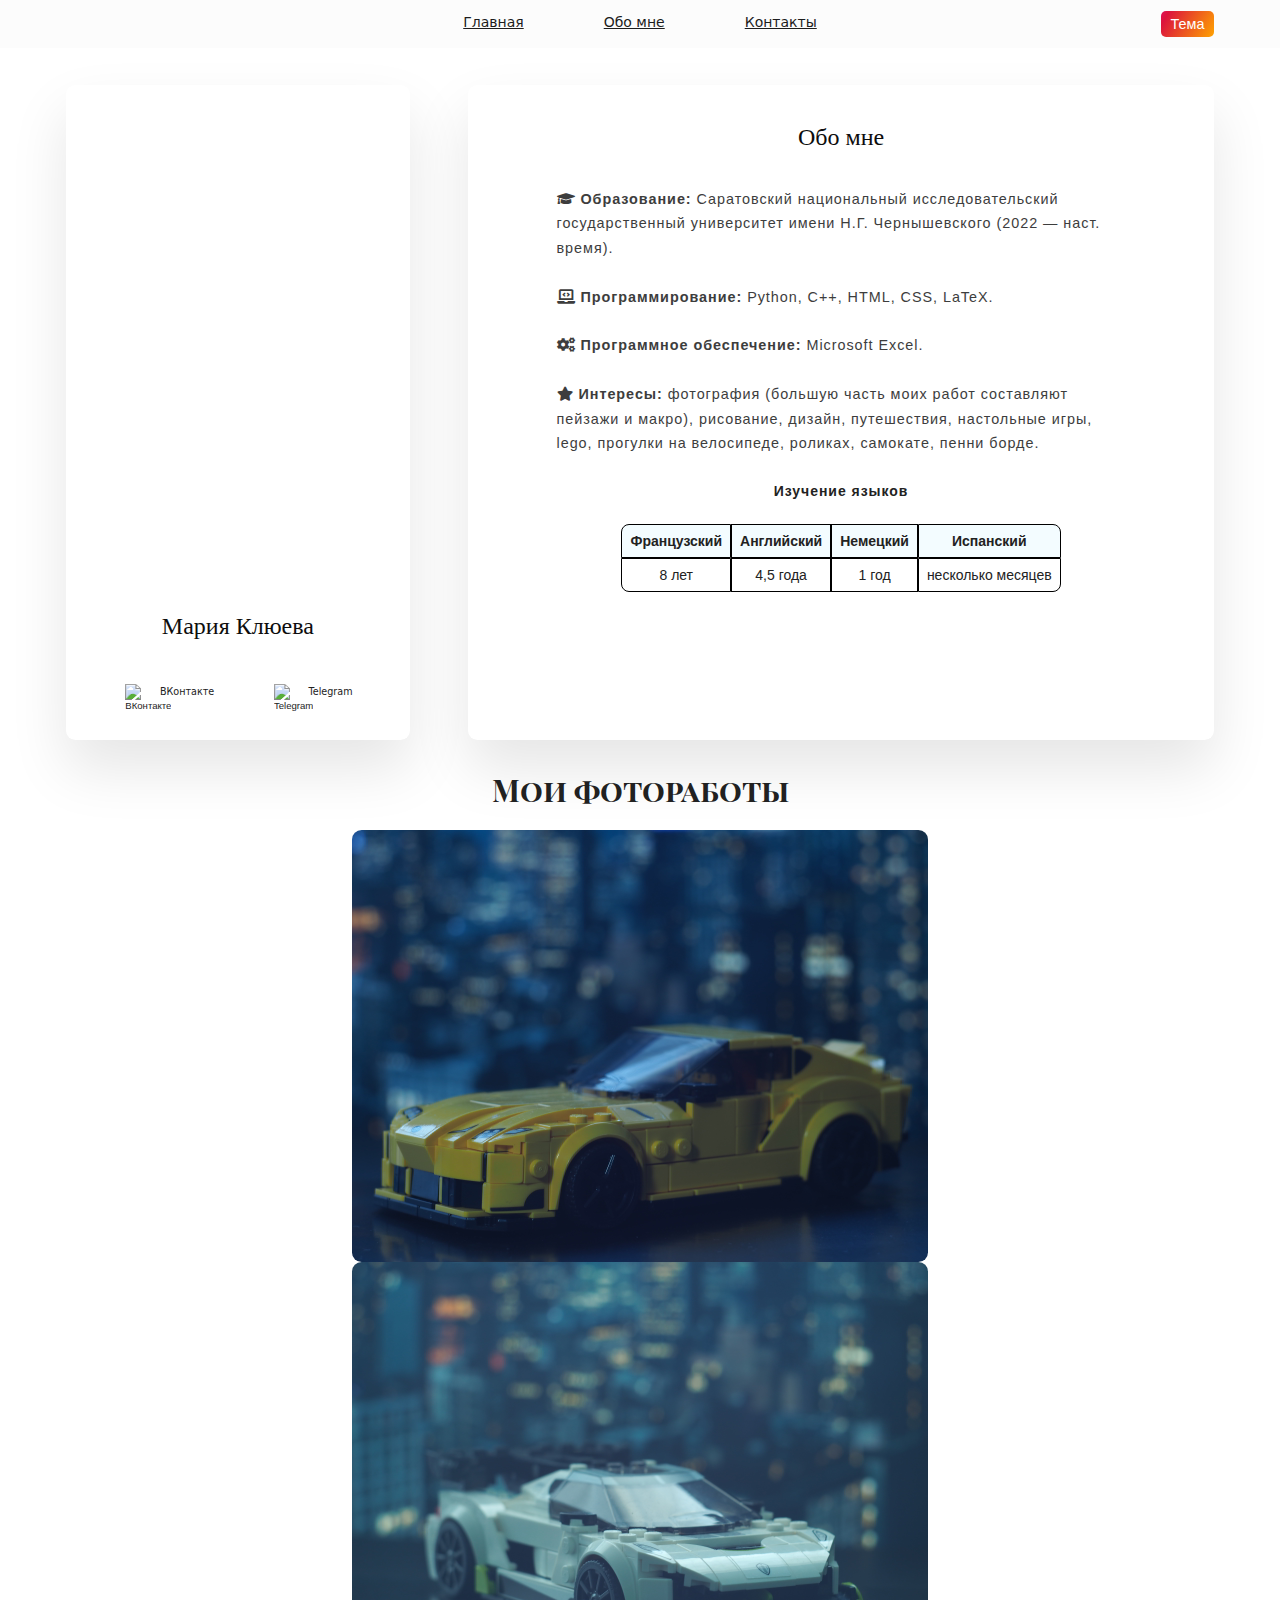
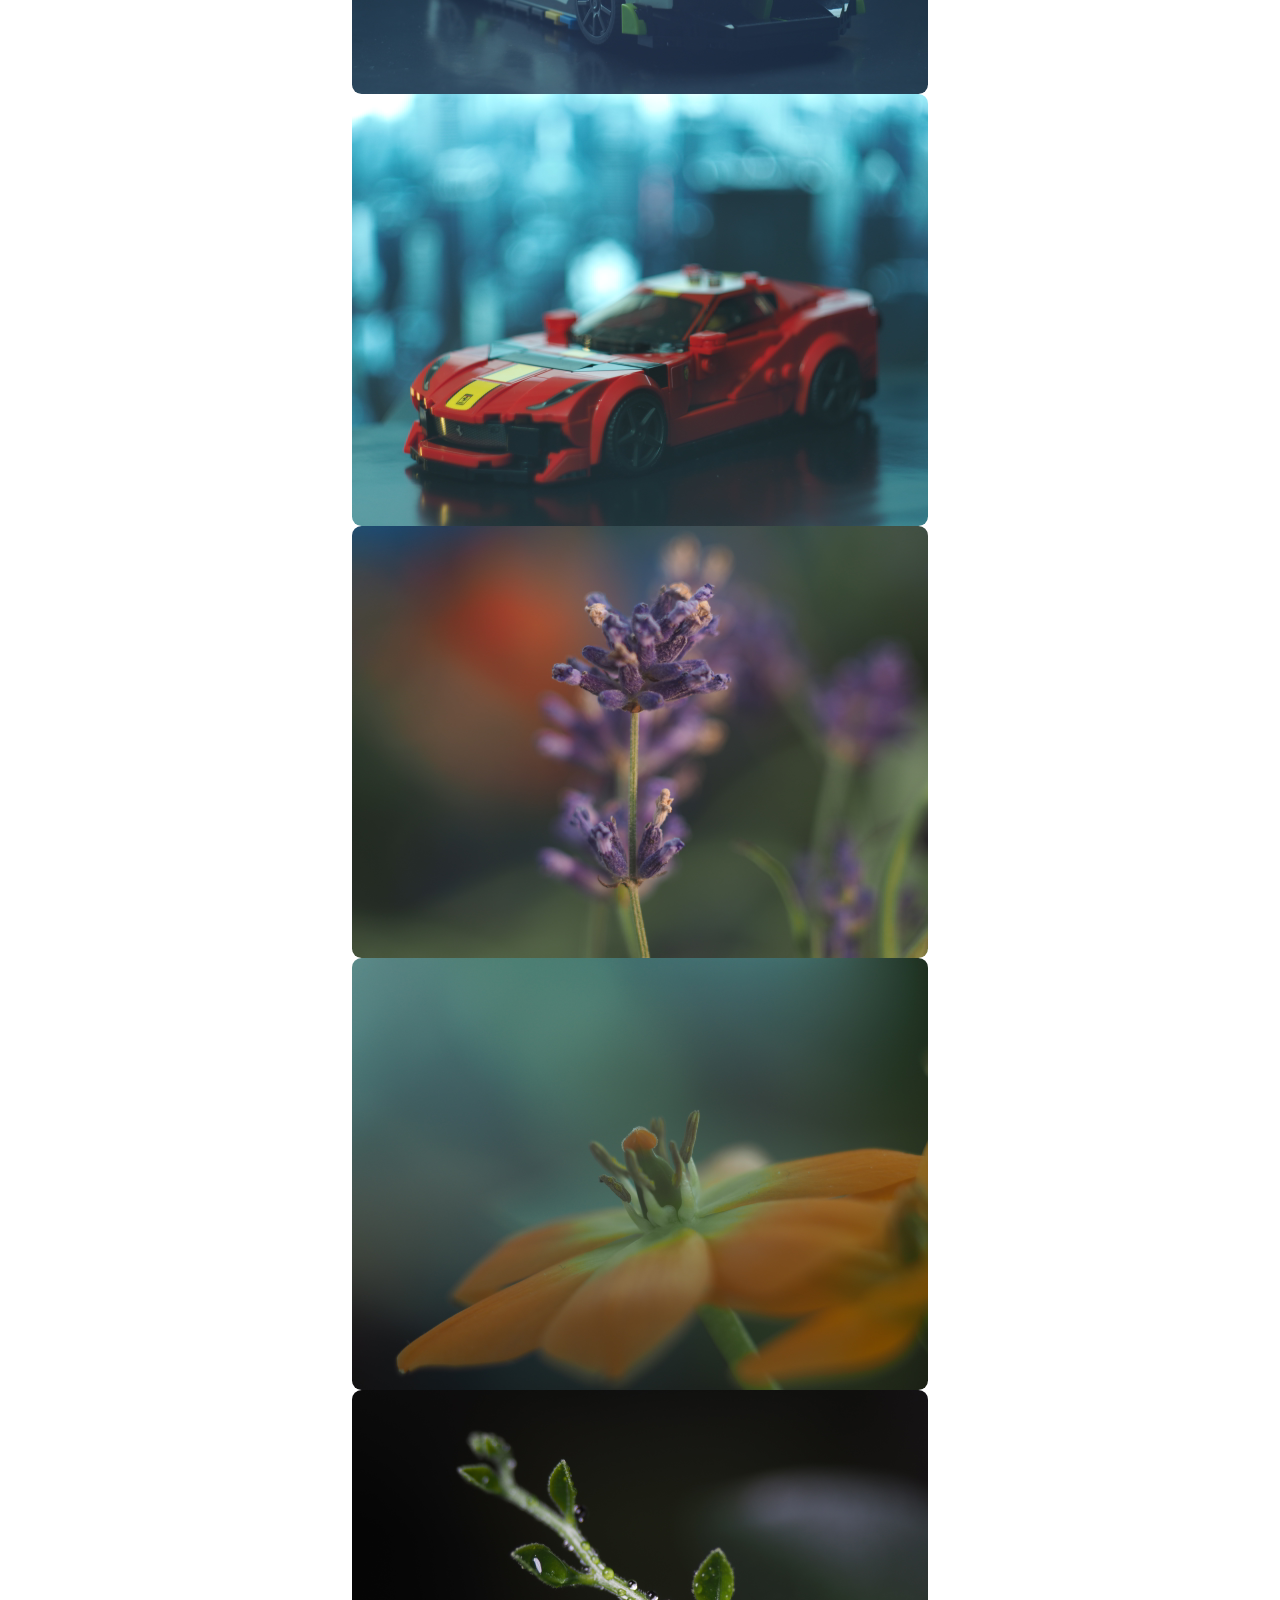
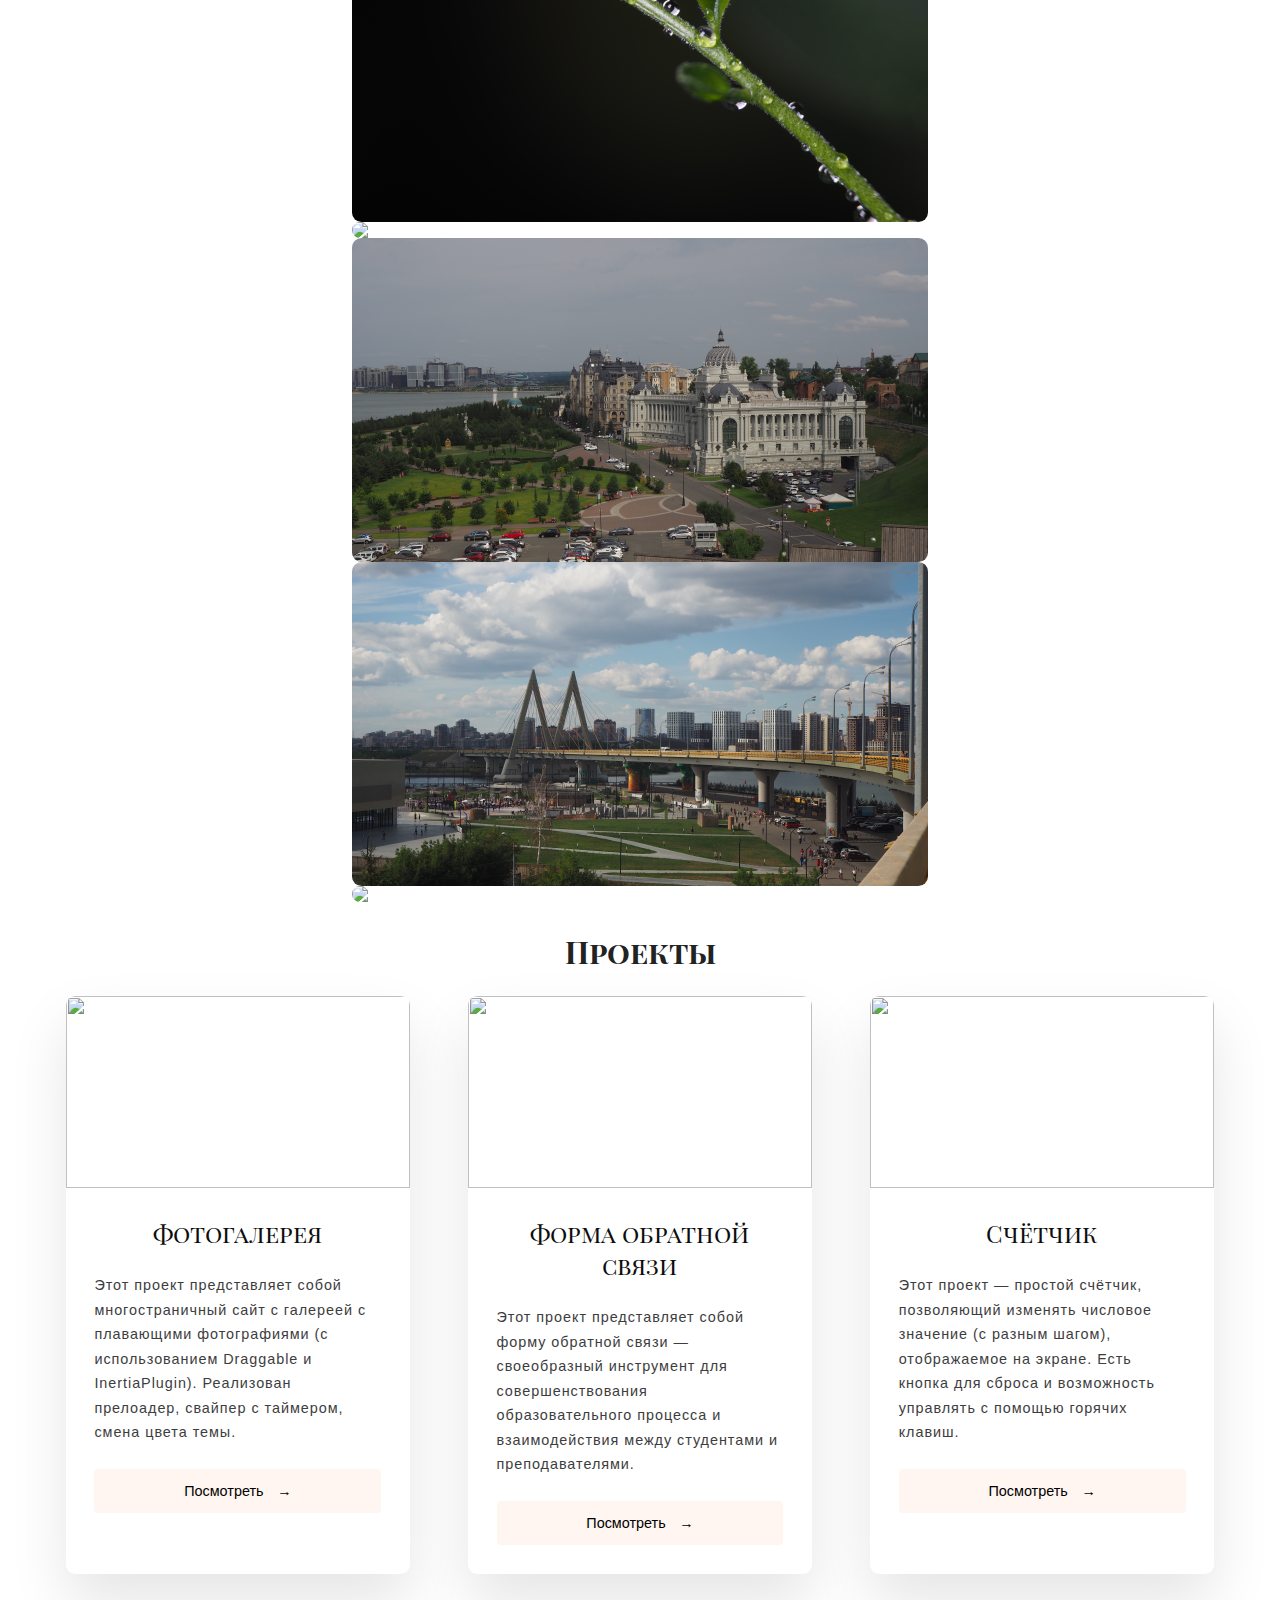
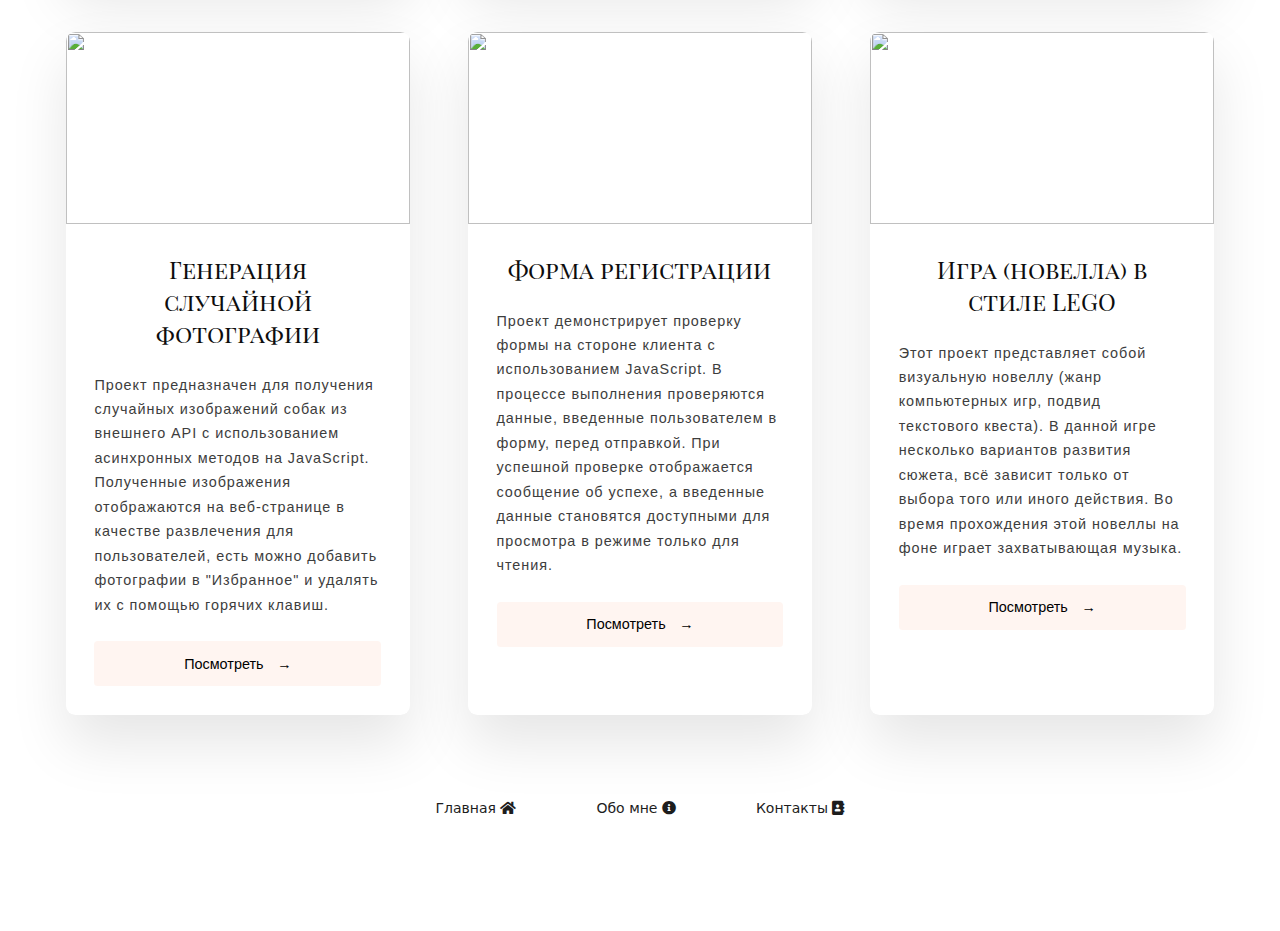
==== index.html @ d925a1a2 "Update index.html" ====
<!DOCTYPE html>
<html lang="ru" >
<head>
  <meta charset="UTF-8">
  <link rel="stylesheet" href="./style.css">
  <link rel="icon" href="https://sun9-58.userapi.com/impg/8oUUfdc_IKhWPCmGCrI891Ovm60TabjlfiFKRw/NLogAN4PIww.jpg?size=16x16&quality=96&sign=becafde14842a164609678bd03a08ef7&type=album">
  <link rel="stylesheet" href="https://cdnjs.cloudflare.com/ajax/libs/font-awesome/5.15.4/css/all.min.css">
  <link rel="stylesheet" href="https://cdnjs.cloudflare.com/ajax/libs/Swiper/4.3.3/css/swiper.css" />
  <script src="https://cdnjs.cloudflare.com/ajax/libs/Swiper/4.3.3/js/swiper.min.js"></script>
  <script src="https://code.jquery.com/jquery-3.6.0.min.js"></script>
  <meta name="viewport" content="width=device-width, initial-scale=1.0">
</head>
  
<body>
<header>
  <div class="menu">
    <nav class="horizontal-nav">
      <ul>
        <li class="nav"><a href="#">Главная</a></li>
        <li class="nav"> <a href="#about_me">Обо мне</a></li>
        <li class="nav"><a href="#desc1">Контакты</a></li>
      </ul>
    </nav>
    <div class="progress-bar"></div>
  </div>
</header>

 <div class="grid_n">
    <button class="btn-toggle">Тема</button>
    <div class="grid__item" id="desc1">
        <div><img class="card__img_n" src="https://sun9-42.userapi.com/impg/rxJK4ZXFeYgp8rZNeAx8wVp4V3lR6zy19zo5AQ/_JqXRydoLQY.jpg?size=1437x2160&quality=95&sign=0d00fc59339cb5e5f251923d7c1681a3&type=album" alt="photo">
          <div class="card__content">
            <h1 class="card__header_n chn">Мария Клюева</h1>
            <div class="images">
            <a target = "_blank" href="https://vk.com/id235284879">
            <img src="https://upload.wikimedia.org/wikipedia/commons/thumb/f/f3/VK_Compact_Logo_%282021-present%29.svg/1200px-VK_Compact_Logo_%282021-present%29.svg.png" alt="ВКонтакте"> 
            </a>
            <p class="lnk">ВКонтакте</p>
            <a href="#">
            <img src="https://upload.wikimedia.org/wikipedia/commons/thumb/5/5c/Telegram_Messenger.png/800px-Telegram_Messenger.png" alt="Telegram"> 
            </a>
            <p class="lnk">Telegram</p>
          </div>
        </div>
    </div>
  </div>
   
 <div class="grid__item"  id="desc2">
    <div>
      <div class="card__content">
        <h1 class="card__header_n" id="about_me">Обо мне</h1>
        <p class="card__text" id="desc">
          <b><i class="fas fa-graduation-cap"></i> Образование:</b> Саратовский национальный исследовательский государственный университет имени Н.Г. Чернышевского (2022 — наст. время).
          <br>
          <br>
          <b><i class="fas fa-laptop-code"></i> Программирование:</b> Python, C++, HTML, CSS, LaTeX.
          <br>
          <br>
          <b><i class="fas fa-cogs"></i> Программное обеспечение:</b> Microsoft Excel.
          <br>
          <br>
          <b><i class="fas fa-star"></i> Интересы:</b> фотография (большую часть моих работ составляют пейзажи и макро), рисование, дизайн, путешествия, настольные игры, lego, прогулки на велосипеде, роликах, самокате, пенни борде.
        </p>
        <table align="center">
          <caption class="card__text" id="desc_tab"> Изучение языков</caption>
          <thead>
            <tr>
              <th>Французский</th>
              <th>Английский</th>
              <th>Немецкий</th>
              <th>Испанский</th>
            </tr>
          </thead>
          <tbody>
            <tr>
              <td>8 лет</td>
              <td>4,5 года</td>
              <td>1 год</td>
              <td>несколько месяцев</td>
            </tr>
          </tbody>
        </table>
        
       </div> 
    </div>
  </div>
</div>
  
 <section>
    <h1 class="lego">Мои фотоработы</h1>
 </section>
      
<div class="swiper-container">
 <div class="swiper-wrapper">
    <!-- Slide 1 -->
    <div class="swiper-slide">
      <div><img class="card__img_car" src="img/lego_1.JPG"></div>
    </div>
    <!-- Slide 2 -->
    <div class="swiper-slide">
      <div><img class="card__img_car" src="img/lego_2.JPG"></div>
    </div>
    <!-- Slide 3 -->
    <div class="swiper-slide">
      <div><img class="card__img_car" src="img/lego_3.JPG"></div>
    </div>
    <!-- Slide 4 -->
    <div class="swiper-slide">
     <div><img class="card__img_car" src="img/img_1.JPG"></div>
    </div>
    <!-- Slide 5 -->
    <div class="swiper-slide">
      <div><img class="card__img_car" src="img/img_2.JPG"></div>
    </div>
    <!-- Slide 6 -->
    <div class="swiper-slide">
      <div><img class="card__img_car" src="img/img_3.JPG"></div>
    </div>
    <!-- Slide 7 -->
    <div class="swiper-slide">
      <div><img class="card__img_car" src="https://sun9-73.userapi.com/impg/mDs49bjQdzR3ZZnsZEv7OTyLgHhpYGFEiBDgQA/jORjUkKr58Q.jpg?size=2560x1673&quality=96&sign=dcae42acbc432669492d4c3a3d3e6877&type=album"></div>
    </div>
    <!-- Slide 8 -->
    <div class="swiper-slide">
      <div><img class="card__img_car" src="img/img_5.JPG"></div>
    </div>
    <!-- Slide 9 -->
   <div class="swiper-slide">
      <div><img class="card__img_car" src="img/img_6.JPG"></div>
   </div>
   <!-- Slide 10 -->
    <div class="swiper-slide">
      <div><img class="card__img_car" src="https://sun9-77.userapi.com/impf/c851420/v851420404/174775/Ac8mEioRZrw.jpg?size=1600x1200&quality=96&sign=2c54817c32a54d1a12c9751891ae115a&type=album"></div>
    </div>
 </div>
        
 <!-- Add Pagination -->
 <div class="swiper-pagination"></div>
 <!-- Add Navigation -->
 <div class="swiper-button-next"></div>
 <div class="swiper-button-prev"></div>
</div>
    
  <section>
    <h1 class="lego" id="photo">Проекты</h1>
 </section>
  <div class="grid">
  <div class="grid__item">
    <div><img class="card__img" src="https://sun9-41.userapi.com/impg/UedBUpU4-Y9hhbBNlbUfJqnA02Zmqywz7eAcmA/odzV2C-Dgtw.jpg?size=1875x908&quality=96&sign=6e3b1a6dafad86ab2f601382aefdf1de&type=album">
      <div class="card__content">
        <h1 class="card__header">Фотогалерея</h1>
        <p class="card__text">Этот проект представляет собой многостраничный сайт с галереей с плавающими фотографиями (с использованием Draggable и InertiaPlugin). Реализован прелоадер, свайпер с таймером, смена цвета темы. </p>
        <a href="https://vamaryk.github.io/gallery/"><button class="card__btn">Посмотреть <span>&rarr;</span>           </button></a>
      </div>
    </div>
  </div>
  <div class="grid__item">
    <div><img class="card__img" src="https://sun155-1.userapi.com/impg/ifqVWRcoYp0v4chJwxm1VfLAM5NvDKC8ohFDfA/gSOoStvLCF8.jpg?size=1314x768&quality=96&sign=521c77df379fc3438786679afcee0e03&type=album">
      <div class="card__content">
        <h1 class="card__header">Форма обратной связи</h1>
        <p class="card__text">Этот проект представляет собой форму обратной связи — своеобразный инструмент для совершенствования образовательного процесса и взаимодействия между студентами и преподавателями.</p>
        <a href="https://codepen.io/wfxuwaxx-the-reactor/full/qBwXGZy"><button class="card__btn">Посмотреть <span>&rarr;</span>           </button></a>
      </div>
    </div>
  </div>
  <div class="grid__item">
    <div><img class="card__img" src="https://sun9-32.userapi.com/impg/Dx-Kqw4BGkvo7f3thMXIbA-JpNHRIczXBcmpTA/E2ZFuo7jbQ0.jpg?size=746x510&quality=96&sign=182681fc8d3af344d7a7c172e177ce25&type=album">
      <div class="card__content">
        <h1 class="card__header">Счётчик</h1>
        <p class="card__text">Этот проект — простой счётчик, позволяющий изменять числовое значение (с разным шагом), отображаемое на экране. Есть кнопка для сброса и возможность управлять с помощью горячих клавиш.</p>
        <a href="https://codepen.io/wfxuwaxx-the-reactor/full/YzoMGrJ"><button class="card__btn">Посмотреть <span>&rarr;</span>           </button></a>
      </div>
    </div>
  </div>
    
  <div class="grid__item">
    <div><img class="card__img" src="https://sun9-78.userapi.com/impg/GiagHBA5kVjAGPwr_GJsLntPRBnRwSVpwGm8Fw/jydyisNs6aY.jpg?size=738x688&quality=96&sign=d2cc23f27922d786fb39adbce4a78627&type=album">
      <div class="card__content">
        <h1 class="card__header">Генерация случайной фотографии</h1>
        <p class="card__text">Проект предназначен для получения случайных изображений собак из внешнего API с использованием асинхронных методов на JavaScript. Полученные изображения отображаются на веб-странице в качестве развлечения для пользователей, есть можно добавить фотографии в "Избранное" и удалять их с помощью горячих клавиш.</p>
        <a href="https://codepen.io/wfxuwaxx-the-reactor/full/ZEdgEZw"><button class="card__btn">Посмотреть <span>&rarr;</span>           </button></a>
      </div>
    </div>
  </div>
  <div class="grid__item">
    <div><img class="card__img" src="https://sun9-5.userapi.com/impg/ReqLj1pqtsau1BLhBvCumImhdWg2jN6QueNJJw/ErLw3U5s1D8.jpg?size=1035x674&quality=96&sign=b61f9a5abd7010a2565f32abfb9b41c1&type=album">
      <div class="card__content">
        <h1 class="card__header">Форма регистрации</h1>
        <p class="card__text">Проект демонстрирует проверку формы на стороне клиента с использованием JavaScript. В процессе выполнения проверяются данные, введенные пользователем в форму, перед отправкой. При успешной проверке отображается сообщение об успехе, а введенные данные становятся доступными для просмотра в режиме только для чтения.</p>
        <a href="https://codepen.io/wfxuwaxx-the-reactor/full/gONyjXo"><button class="card__btn">Посмотреть <span>&rarr;</span>           </button></a>
      </div>
    </div>
  </div>
  <div class="grid__item">
    <div><img class="card__img" src="https://sun9-63.userapi.com/impg/bwqpcz2SqoeLuvof0M2r1NcgZGGNxhGZ71bFsg/hcKyJ8-7xEo.jpg?size=779x502&quality=96&sign=880510ed5b7b5e8e35df450a71ce90f8&type=album">
      <div class="card__content">
        <h1 class="card__header">Игра (новелла) в стиле LEGO</h1>
        <p class="card__text">Этот проект представляет собой визуальную новеллу (жанр компьютерных игр, подвид текстового квеста). В данной игре несколько вариантов развития сюжета, всё зависит только от выбора того или иного действия. Во время прохождения этой новеллы на фоне играет захватывающая музыка. </p>
        <a href="https://codepen.io/wfxuwaxx-the-reactor/full/bGyoOzw"><button class="card__btn">Посмотреть <span>&rarr;</span>           </button></a>
      </div>
    </div>
  </div>
</div>

<footer>
  <nav class="horizontal-nav">
    <ul>
      <li class="footer_"><a href="#">Главная <i class="fas fa-home"></i></a></li>
      <li class="footer_"> <a href="#about_me">Обо мне <i class="fas fa-info-circle"></i></a></li>
      <li class="footer_"><a href="#desc1">Контакты <i class="fas fa-address-book"></i></a></li>
    </ul>
  </nav>
</footer>
  
<script  src="./script.js"></script>

  
</body>
</html>
---- style.css ----
@import url(https://fonts.googleapis.com/css?family=Arimo:400,400italic|Playfair+Display+SC:400,700&subset=latin,cyrillic);

html {
  font-size: 60%;
}

body {
  padding: 6em;
  color: #222;
  background: #fff;
  font-family: "Playfair Display", sans-serif;
}

body.dark-theme {
  color: #eee;
  background: #2d2d2d;
}

body.dark-theme a {
  color: #fff;
}

body.dark-theme a:hover {
  color: #FF5733;
}

.btn-toggle{
  float: right;
  margin-top: -55px;
  background: linear-gradient(120deg, magenta, crimson, orange);
  background-size: 200% 100%;
  background-position: 100% 0;
  transition: background-position .5s;
  border: 0;
  padding: 5px 10px;
  color: #fff;
  font-size: 1.5em;
  border-radius: 5px;
  cursor: pointer;
  position: absolute;
  top: 0;
  right: 0;
  z-index: 4;
}

header {
  height: 5em;
  position: fixed;
  top: 0; right: 0; left: 0;
  z-index: 4;
}

.menu {
  background: #fcfcfc;
  height: 4em;
  padding: 0.5em;
}
body.dark-theme .menu{
  color: #eee;
  background: #302f2f;
}

a {
  color: #1d1d1d;
}

a:hover {
  color: #FF5733;
}

.progress-bar { 
  background: linear-gradient(-45deg, #6f749e, #9a8daf, #d0a8b9, #f8bbb1, #fde6b1);
  position: absolute;
  bottom: 0;
  left: 0;
  height: 0.4em;
}

.nav {
  width: 100%;
  margin-top: 10px;
  font-size: 14px;
  font-family: system-ui, sans-serif;
}

.footer_ {
  margin-top: 5em;
  font-size: 14px;
  width: 100%;
  font-family: system-ui, sans-serif;
  text-decoration: none;
}

.lnk {
  font-size: 1em;
  margin-right: 3em;
  margin-left: -2em;
  font-family: system-ui, sans-serif;
  text-decoration: none;
  color: #222;
}

.lego {
  margin-top: -1.5em;
  font-size: 30px;
  width: 100%;
  font-family: "Playfair Display SC", sans-serif;
  text-decoration: none;
  text-align: center;
}

#photo {
  margin-top: 1em;
  margin-bottom: 0.8em;
}

.footer_ a {
  text-decoration: none;
}

.grid {
  display: grid;
  margin: 0 auto 75px;
  width: 129em;
  grid-gap: 6em;
  grid-template-columns: repeat(auto-fit, minmax(30em, 1fr));
  justify-content: stretch; /*выравнивание элементов вдоль основной оси грида  */
  max-width: 100%; /* Чтобы контейнер не выходил за границы */
}

.grid__item {
  background-color: #fff;
  border-radius: 1rem;
  overflow: hidden;
  box-shadow: 0 3rem 6rem rgba(0, 0, 0, 0.1);
  transition: 0.2s;
}

.grid__item:hover {
  transform: scale(1.02);
  box-shadow: 0 4rem 8rem rgba(0, 0, 0, 0.2);
}

.card__img {
  display: block;
  width: 100%;
  height: 20rem;
  object-fit: cover;
}

.card__content {
  padding: 3rem 3rem;
}

.card__header {
  font-size: 2.5em;
  font-weight: 500;
  color: #0d0d0d;
  margin-bottom: 1em;
  margin-top: 0em;
  text-align: center;
  font-family: "Playfair Display SC", sans-serif;
}

.card__text {
  font-size: 1.5rem;
  letter-spacing: 0.1rem;
  line-height: 1.7;
  color: #3d3d3d;
  margin-bottom: 2.5rem;
}

.card__btn {
  display: block;
  width: 100%;
  padding: 1.5rem;
  color: #11111;
  font-size: 1.5rem;
  text-align: center;
  background-color: #FFF5F1;
  border: none;
  border-radius: 0.4rem;
  transition: 0.2s;
  cursor: pointer;
}

.card__btn span {
  margin-left: 1rem;
  transition: 0.2s;
}

.card__btn:hover, .card__btn:active {
  background-color: #FFECE4;
}

.card__btn:hover span, .card__btn:active span {
  margin-left: 1.5em;
}

.card__img_ {
  display: block;
  width: 100%;
  height: 25em;
  object-fit: cover;
}

.horizontal-nav {
  display: flex;
  justify-content: center;
  margin-bottom: 40px;
  margin-left: -40px;
}

.horizontal-nav ul {
  list-style-type: none;
  display: flex;
}

.horizontal-nav li {
  margin: 0 40px;
}

.horizontal-nav li:nth-child(n) {
  white-space: nowrap;
}

.card__img_car {
  display: block;
  width: 100%;
  height: 28em;
  object-fit: cover;
  }

.grid_n {
  display: grid;
  margin: 0 auto 75px;
  padding-top: 2em;
  width: 129em;
  grid-gap: 6em;
  grid-template-columns: 1fr 2fr;
  align-items: start;
  justify-content: stretch;
  position: relative;
  max-width: 100%;
  align-items: stretch;
}

.card__img_n {
  display: block;
  width: 100%;
  height: 60em;
  object-fit: cover;
  margin-top: -25%;
}

.card__header_n {
  font-size: 24px;
  font-weight: 500;
  color: #0d0d0d;
  margin-bottom: 1.5em;
  text-align: center;
  font-family: "Playfair Display", serif;
  margin-top: 10px;
}
  
.images {
  display: flex;
  justify-content: center; 
  max-width: 100%; 
}

.images a {
  width: 8%; 
  margin: 0  auto; 
  margin-top: 8px;
}

.images img {
  width: 100%; 
}

#desc{
  margin-right: 60px;
  margin-left: 60px;
  text-align: left;
}

#desc_tab{
  margin-bottom: 20px;
  font-family: "Playfair Display", sans-serif;
  font-size: 14px;
  color: #222;
  font-weight: 600;
}
#desc_tab:hover{
  color: #3F888F;
}

#desc1{
  grid-column: 1 / span 1; 
}
#desc2{
  grid-column: 2 / span 2;
  flex: 1; 
}

table {
  border-collapse: separate;
  border-spacing: 0px;
}

td, th {
  border: 1px solid black; 
  padding: 8px; 
  text-align: center;
  font-family: "Playfair Display", sans-serif;
  font-size: 14px;
  color: #222;
}

th:first-of-type {
  border-top-left-radius: 8px;
}
th:last-of-type {
  border-top-right-radius: 8px;
}
tr:last-of-type td:first-of-type {
  border-bottom-left-radius: 8px;
}
tr:last-of-type td:last-of-type {
  border-bottom-right-radius: 8px;
}

th {
  background-color: #F3FCFF;
}

footer{
  text-align: center;
}

.swiper-slide img {
  display: block;
  width: 60em;
  height: auto;
  margin: 0 auto;
  object-fit: cover;
  border-radius: 1rem;
}
#m_c_h{
  margin-bottom: 0.5em;
  margin-top: 1.1em;
}

@media (max-width: 920px) {
    body {
      padding: 3rem;
    }
    
    .btn-toggle{
      margin-top: -25px;
    }
  
    .grid {
      grid-gap: 3rem;
    }
}

@media (max-width: 800px) {
    .grid {
      grid-gap: 2em;
    }
    
    .grid__item:hover {
      transform: translateY(-0.5%);
      box-shadow: 0 4rem 8rem rgba(0, 0, 0, 0.2);
    }
    
    .card__img {
      height: 15rem;
    }
    
    .btn-toggle{
    margin-top: -25px;
    }
    
    .lnk {
      font-size: 1.4em;
      margin-right: 4em;
      margin-left: -10em;
      color: #fff;
    }
  
    .card__header {
      font-size: 2em; 
    }
    
    .grid_n {
      display: flex;
      grid-gap: 3em; 
      flex-wrap:wrap;
    }
  
    .card__img_n  {
      height: auto;
      margin: 0 auto;
      object-fit: cover;
      object-position: center top;
      margin-bottom: -45%;
      margin-top: -35%;
    }
    
    .chn {
      color: #fff;
    }
    
    .swiper-slide img {
      width: 100%;
      height: auto;
      margin: 0 auto;
      object-fit: cover;
    }
}

@media (max-width: 520px) {
     body {
      padding: 2rem;
    }
    
    .grid_n {
      display: flex;
      grid-template-columns: 1fr;
      grid-gap: 2em;
      flex-wrap: wrap;
      margin-top:10em;
    }
    
    .btn-toggle{
      margin-top: -45px;
      z-index: 0;
    }
    
    .lnk {
      font-size: 1.25em;
      margin-right: 1em;
      margin-left: -4em;
    }
    
    .card__header_n {
      font-size: 2em;
    }
    
    .swiper-slide img {
      width: 100%;
      height: auto;
      margin: 0 auto;
      object-fit: cover;
    }
    
     #desc {
      margin-right: 0.5em;
      margin-left: 0.5em;
    }
    
     table {
      width: 100%;
      font-size: 1.2em;
    }
  
    th, td {
      padding: 6px;
    }
}

@media (max-width: 440px) {
  .lnk {
    font-size: 1.1em;
    margin-right: 1em;
    margin-left: -2em;
  }
  
  .card__img_n  {
    margin-bottom: -50%;
    margin-top: -30%;
  }
  
  .horizontal-nav li {
    margin: 0 20px;
  }
  
  table {
    display: none;
  }
}

.grid__item a {
  text-decoration: none;
}
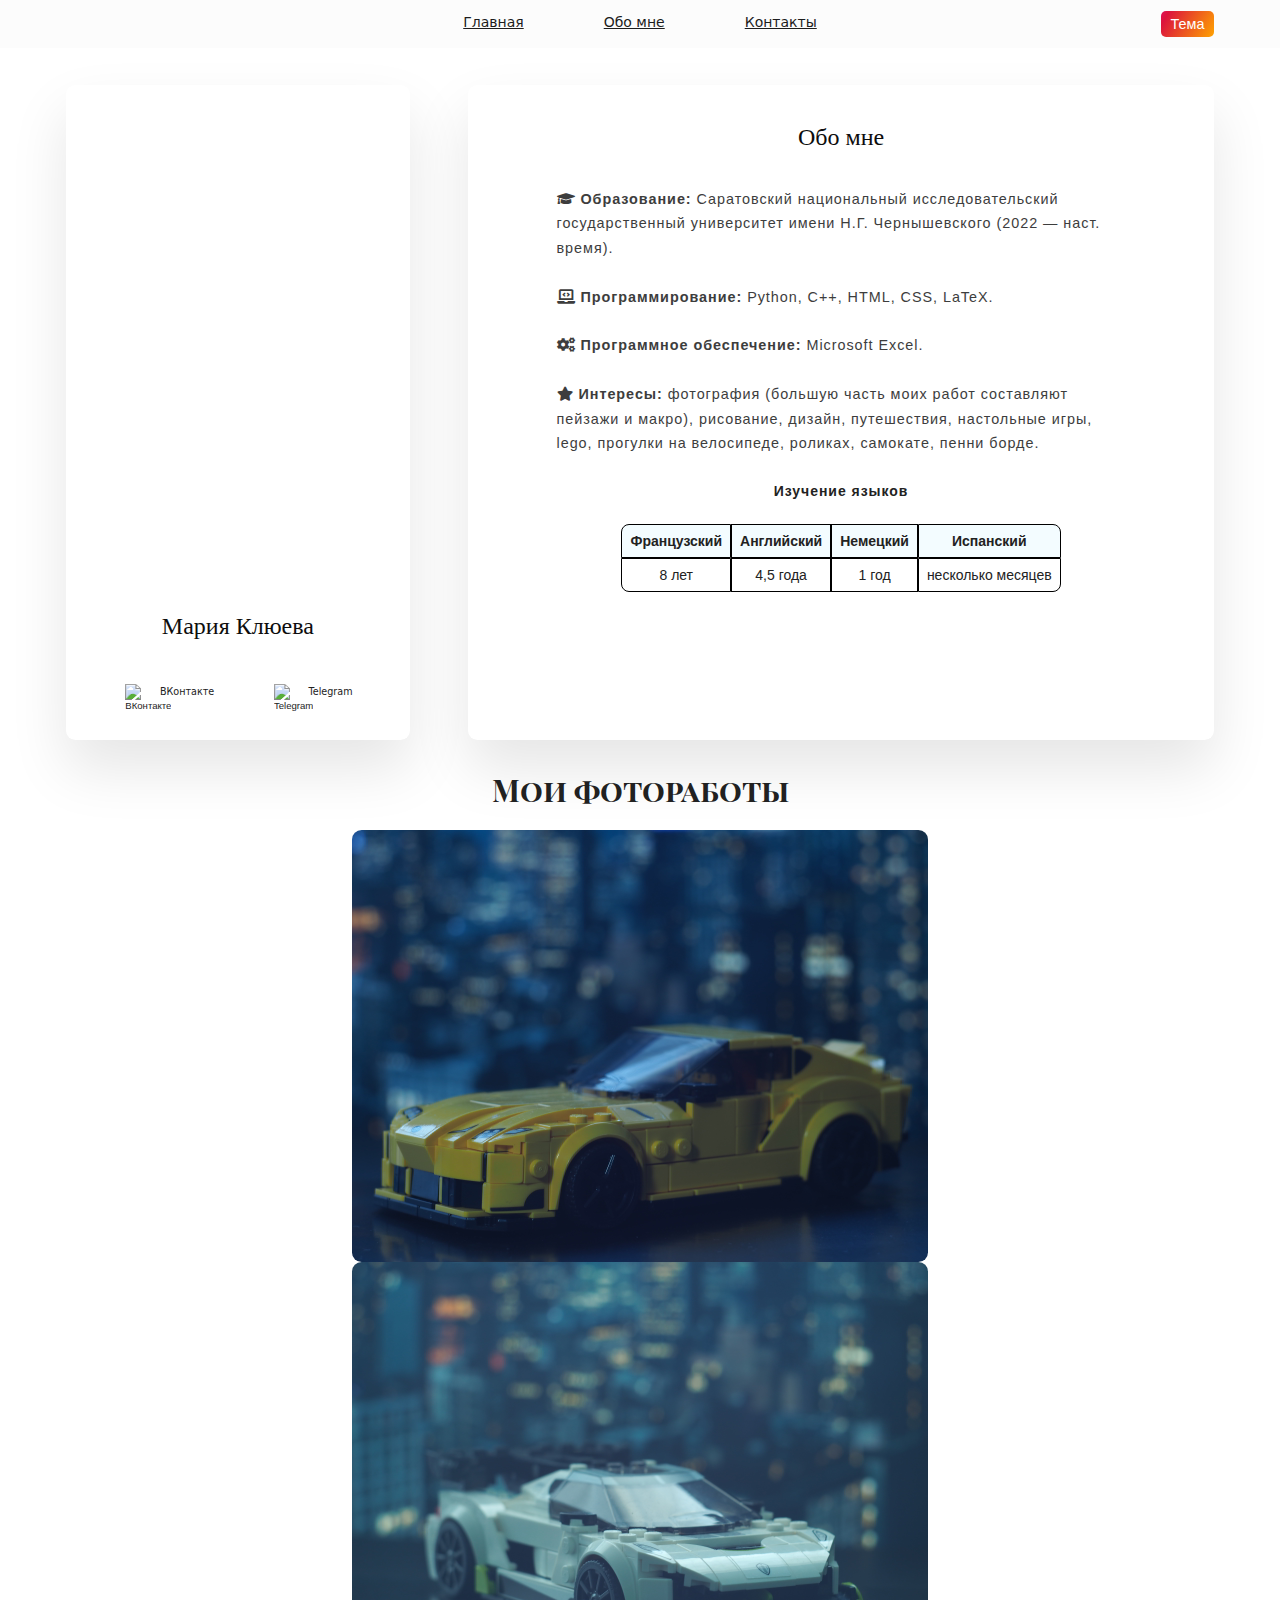
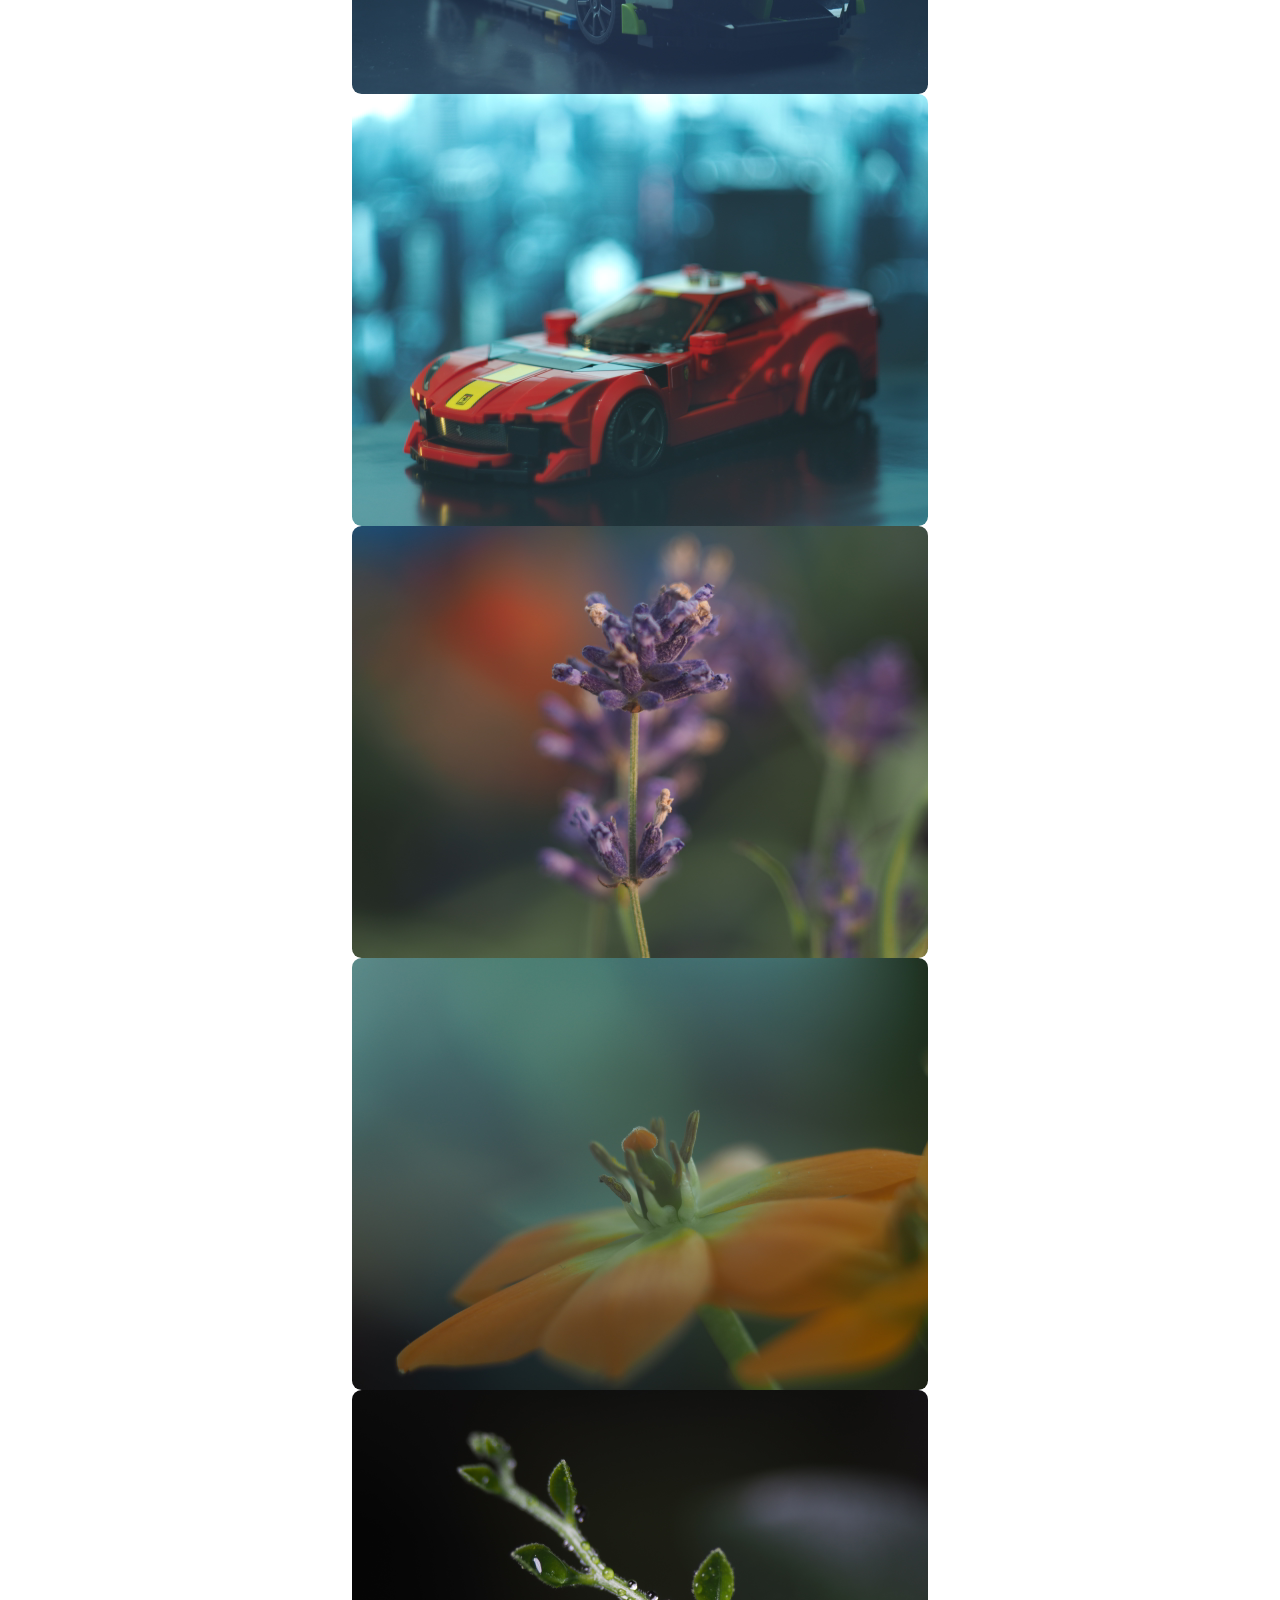
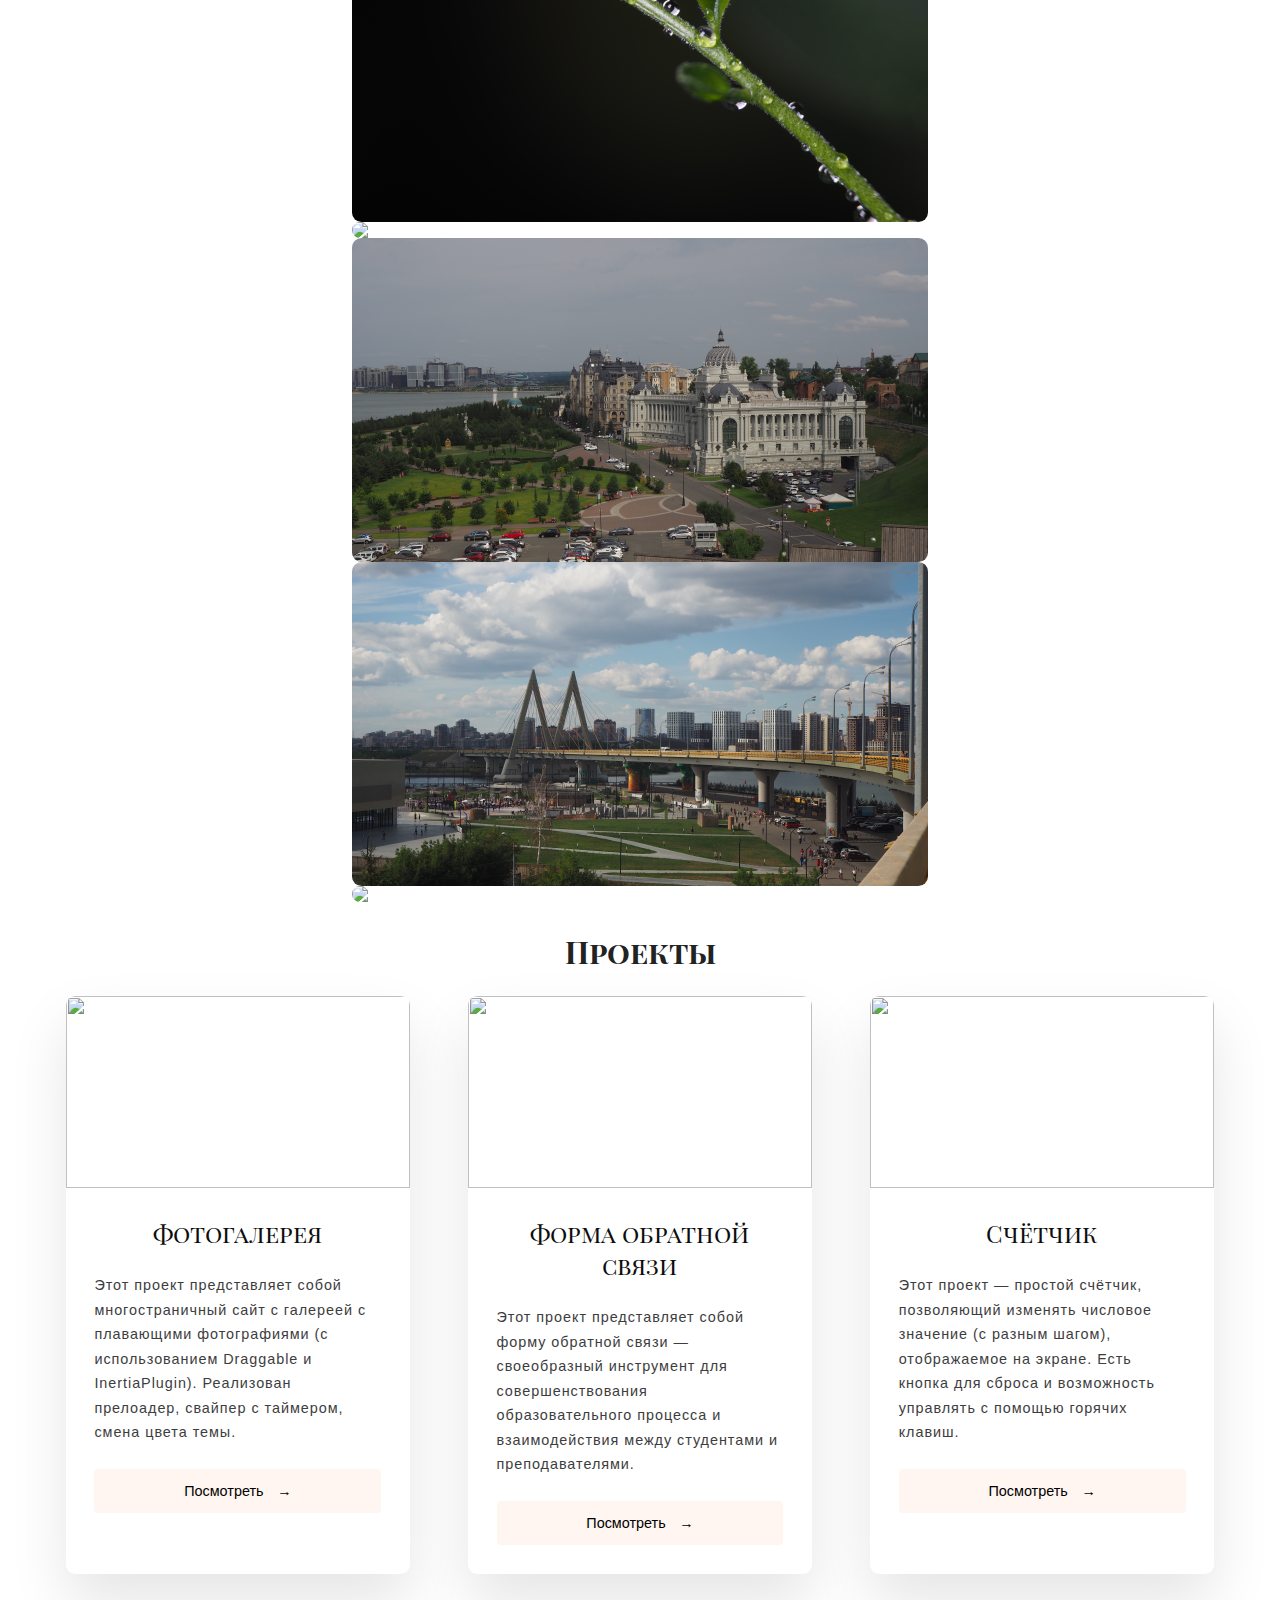
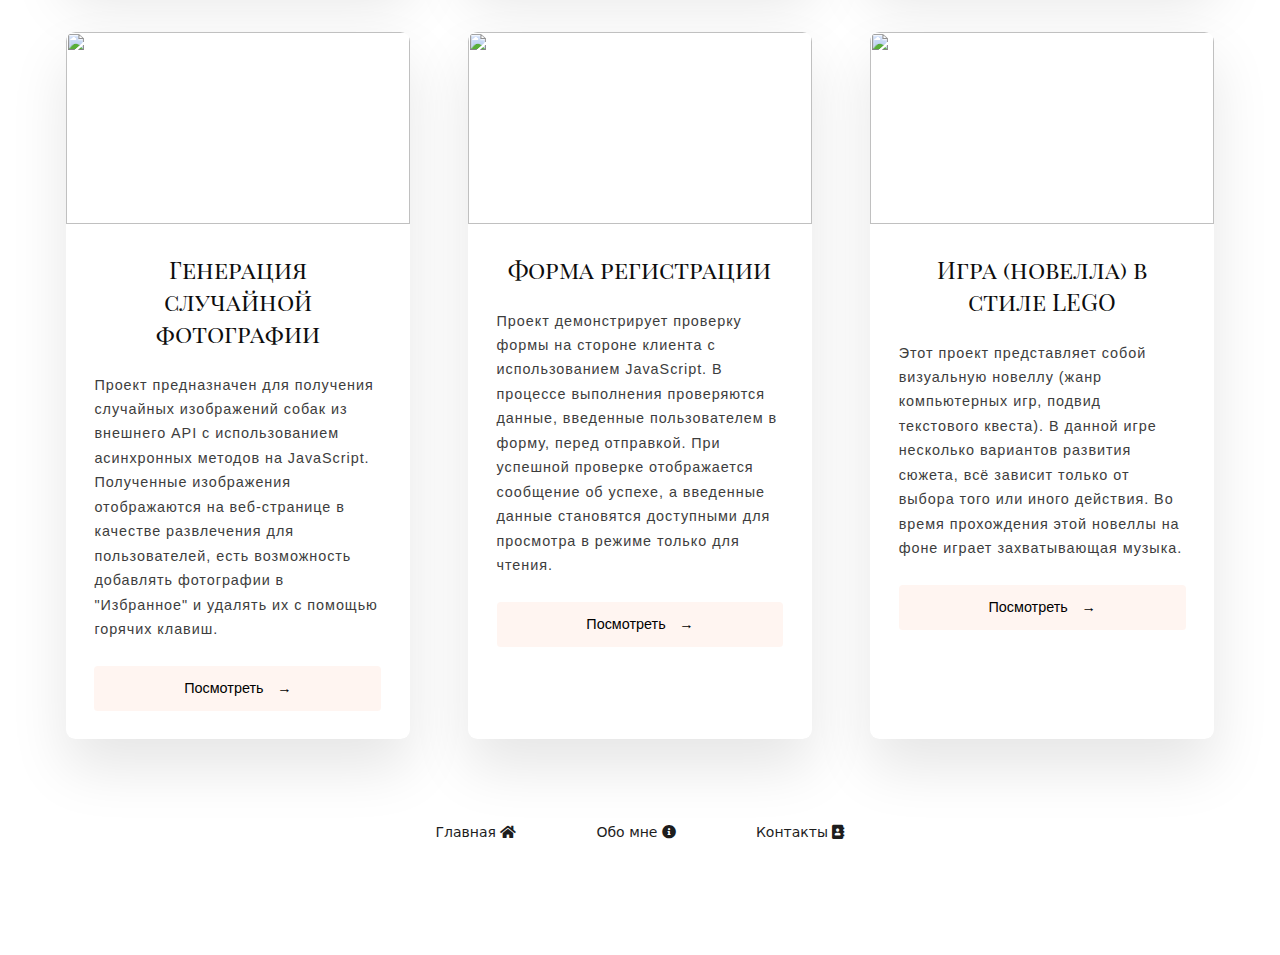
==== commit 6c2c9781: "Update index.html" ====
--- a/index.html
+++ b/index.html
@@ -177,7 +177,7 @@
     <div><img class="card__img" src="https://sun9-78.userapi.com/impg/GiagHBA5kVjAGPwr_GJsLntPRBnRwSVpwGm8Fw/jydyisNs6aY.jpg?size=738x688&quality=96&sign=d2cc23f27922d786fb39adbce4a78627&type=album">
       <div class="card__content">
         <h1 class="card__header">Генерация случайной фотографии</h1>
-        <p class="card__text">Проект предназначен для получения случайных изображений собак из внешнего API с использованием асинхронных методов на JavaScript. Полученные изображения отображаются на веб-странице в качестве развлечения для пользователей, есть можно добавить фотографии в "Избранное" и удалять их с помощью горячих клавиш.</p>
+        <p class="card__text">Проект предназначен для получения случайных изображений собак из внешнего API с использованием асинхронных методов на JavaScript. Полученные изображения отображаются на веб-странице в качестве развлечения для пользователей, есть возможность добавлять фотографии в "Избранное" и удалять их с помощью горячих клавиш.</p>
         <a href="https://codepen.io/wfxuwaxx-the-reactor/full/ZEdgEZw"><button class="card__btn">Посмотреть <span>&rarr;</span>           </button></a>
       </div>
     </div>
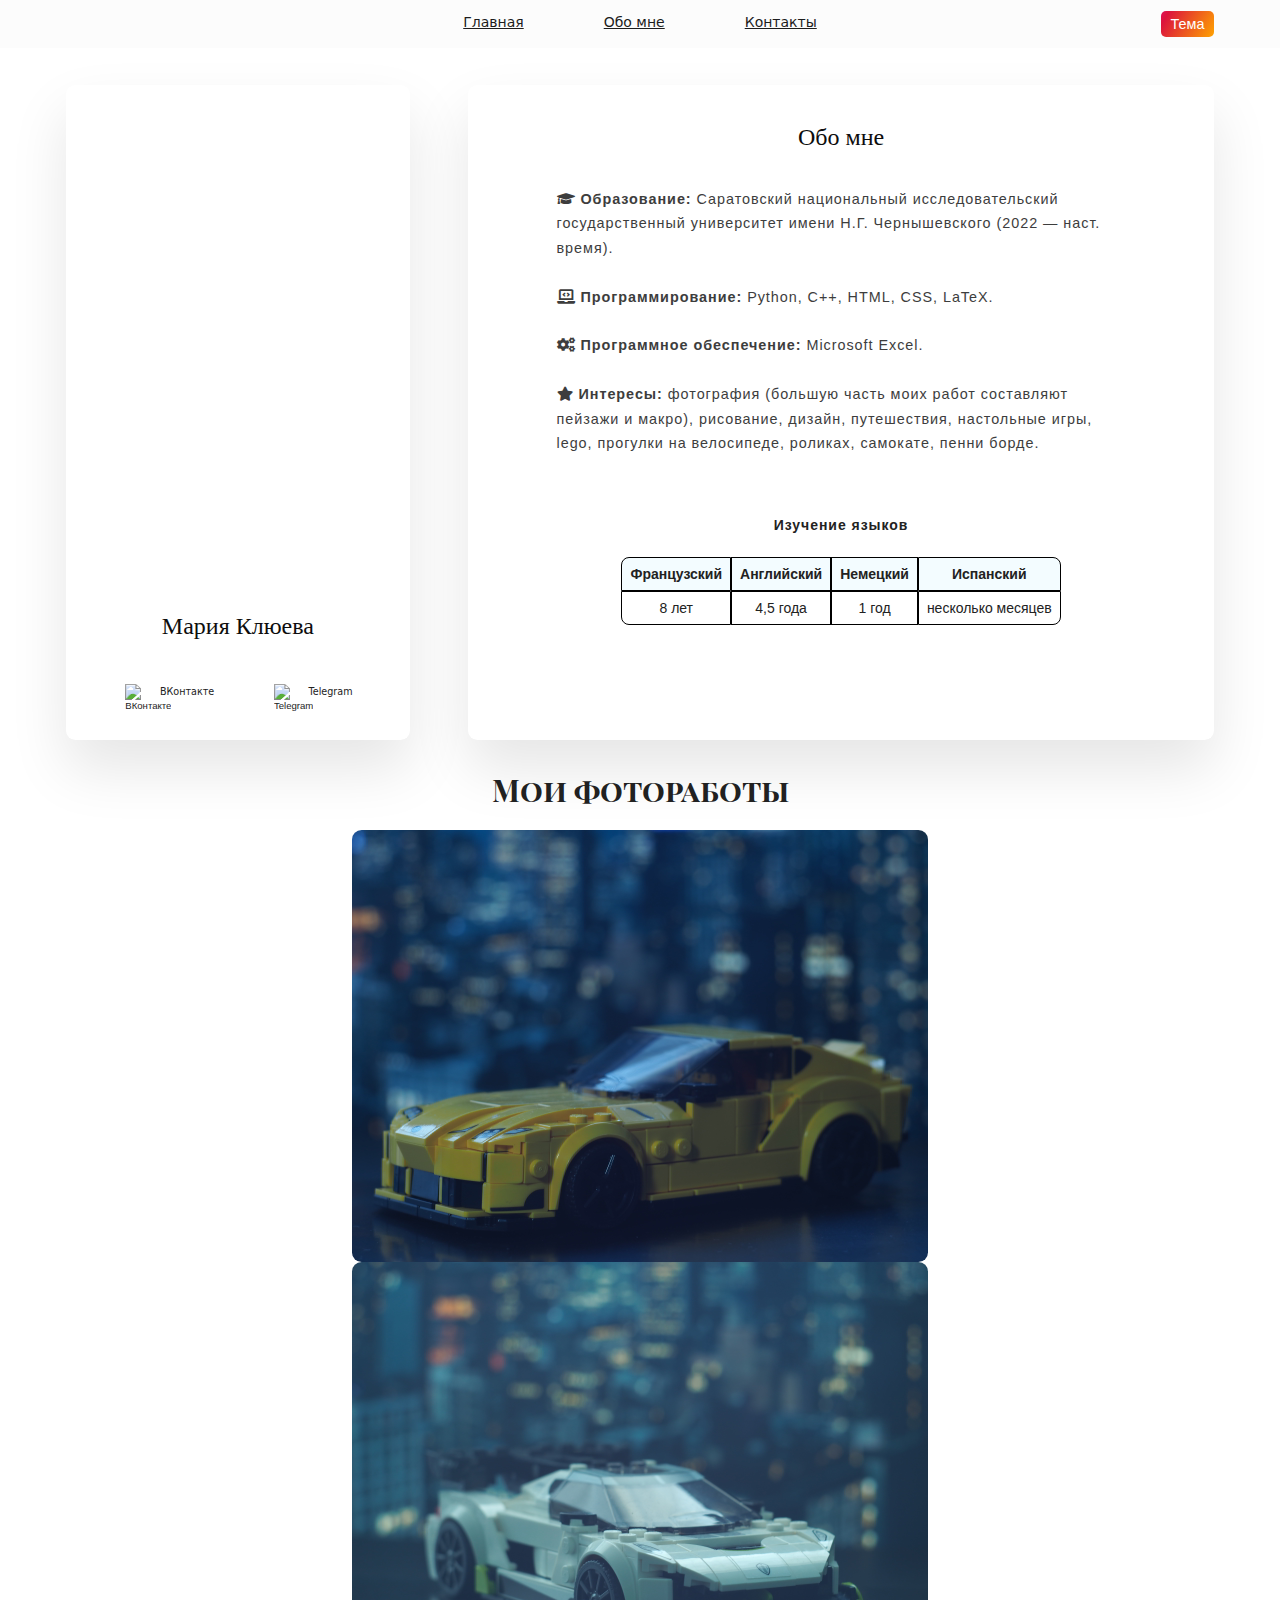
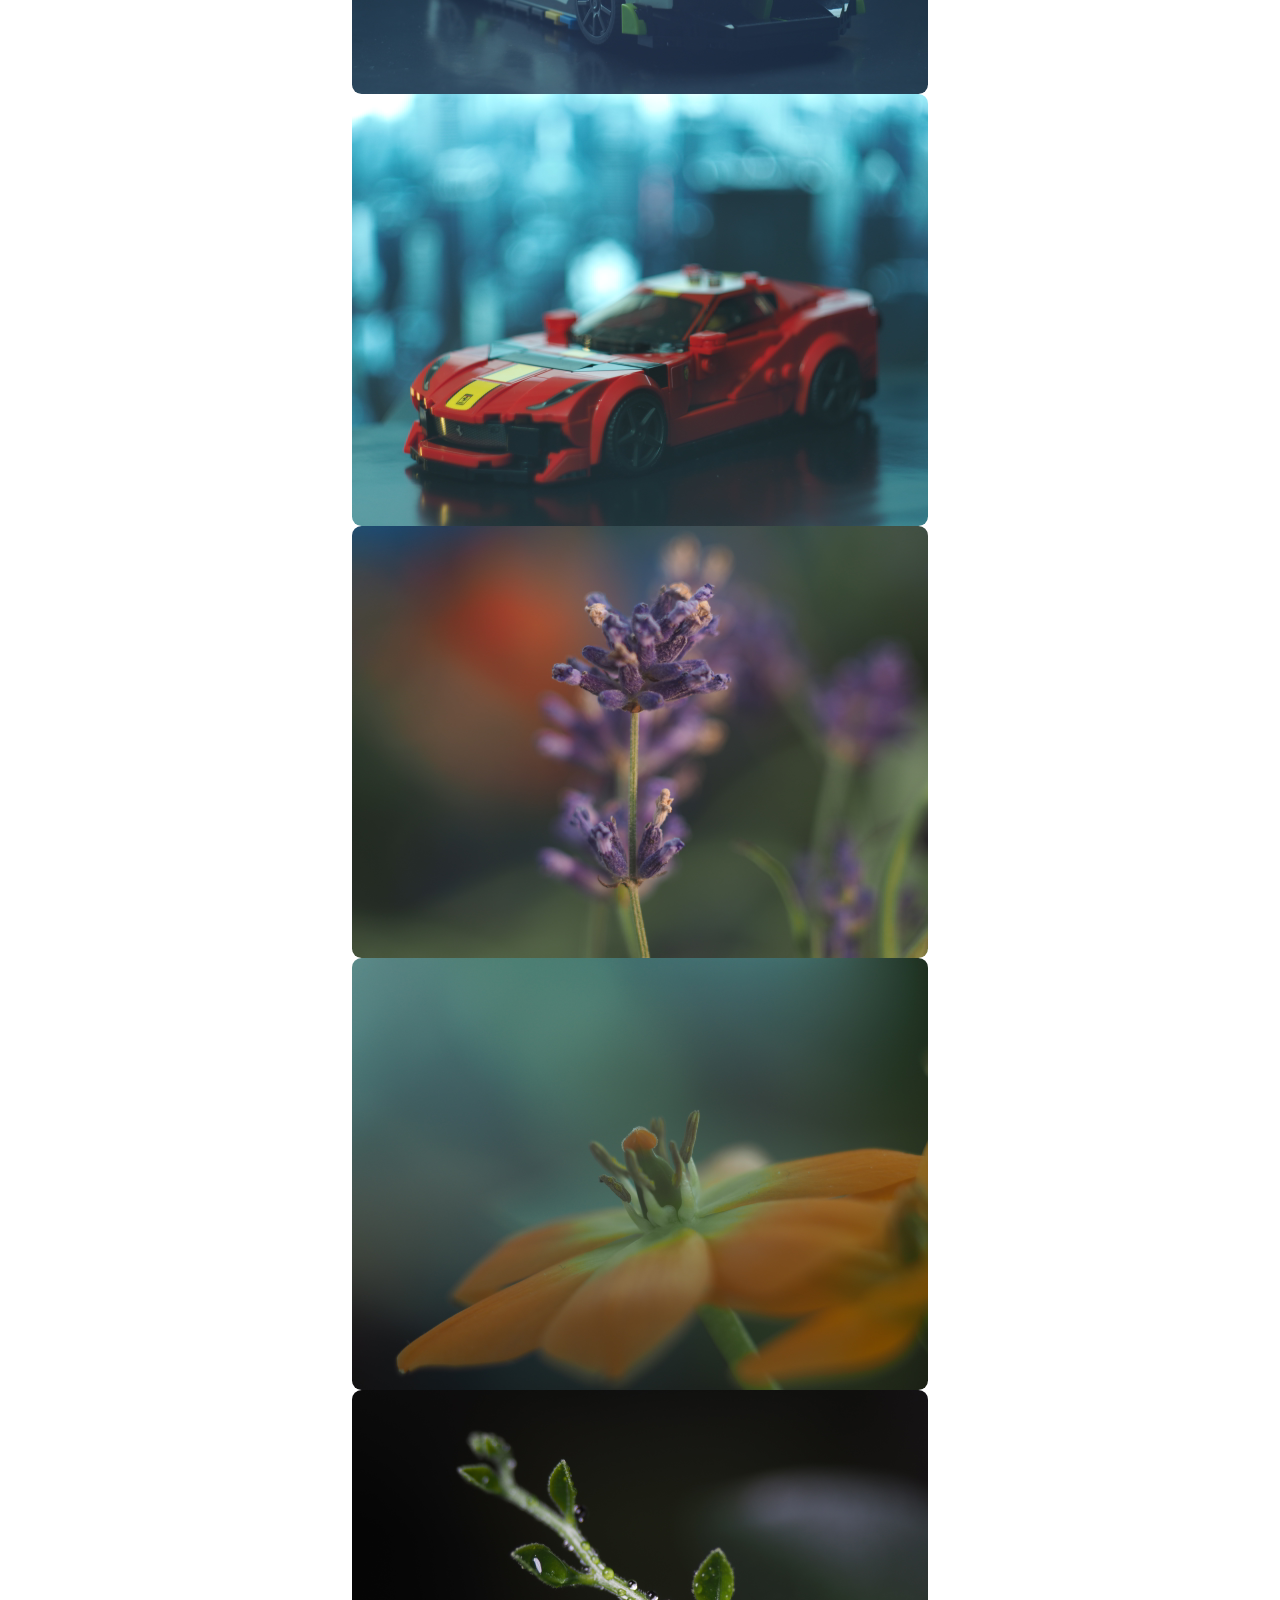
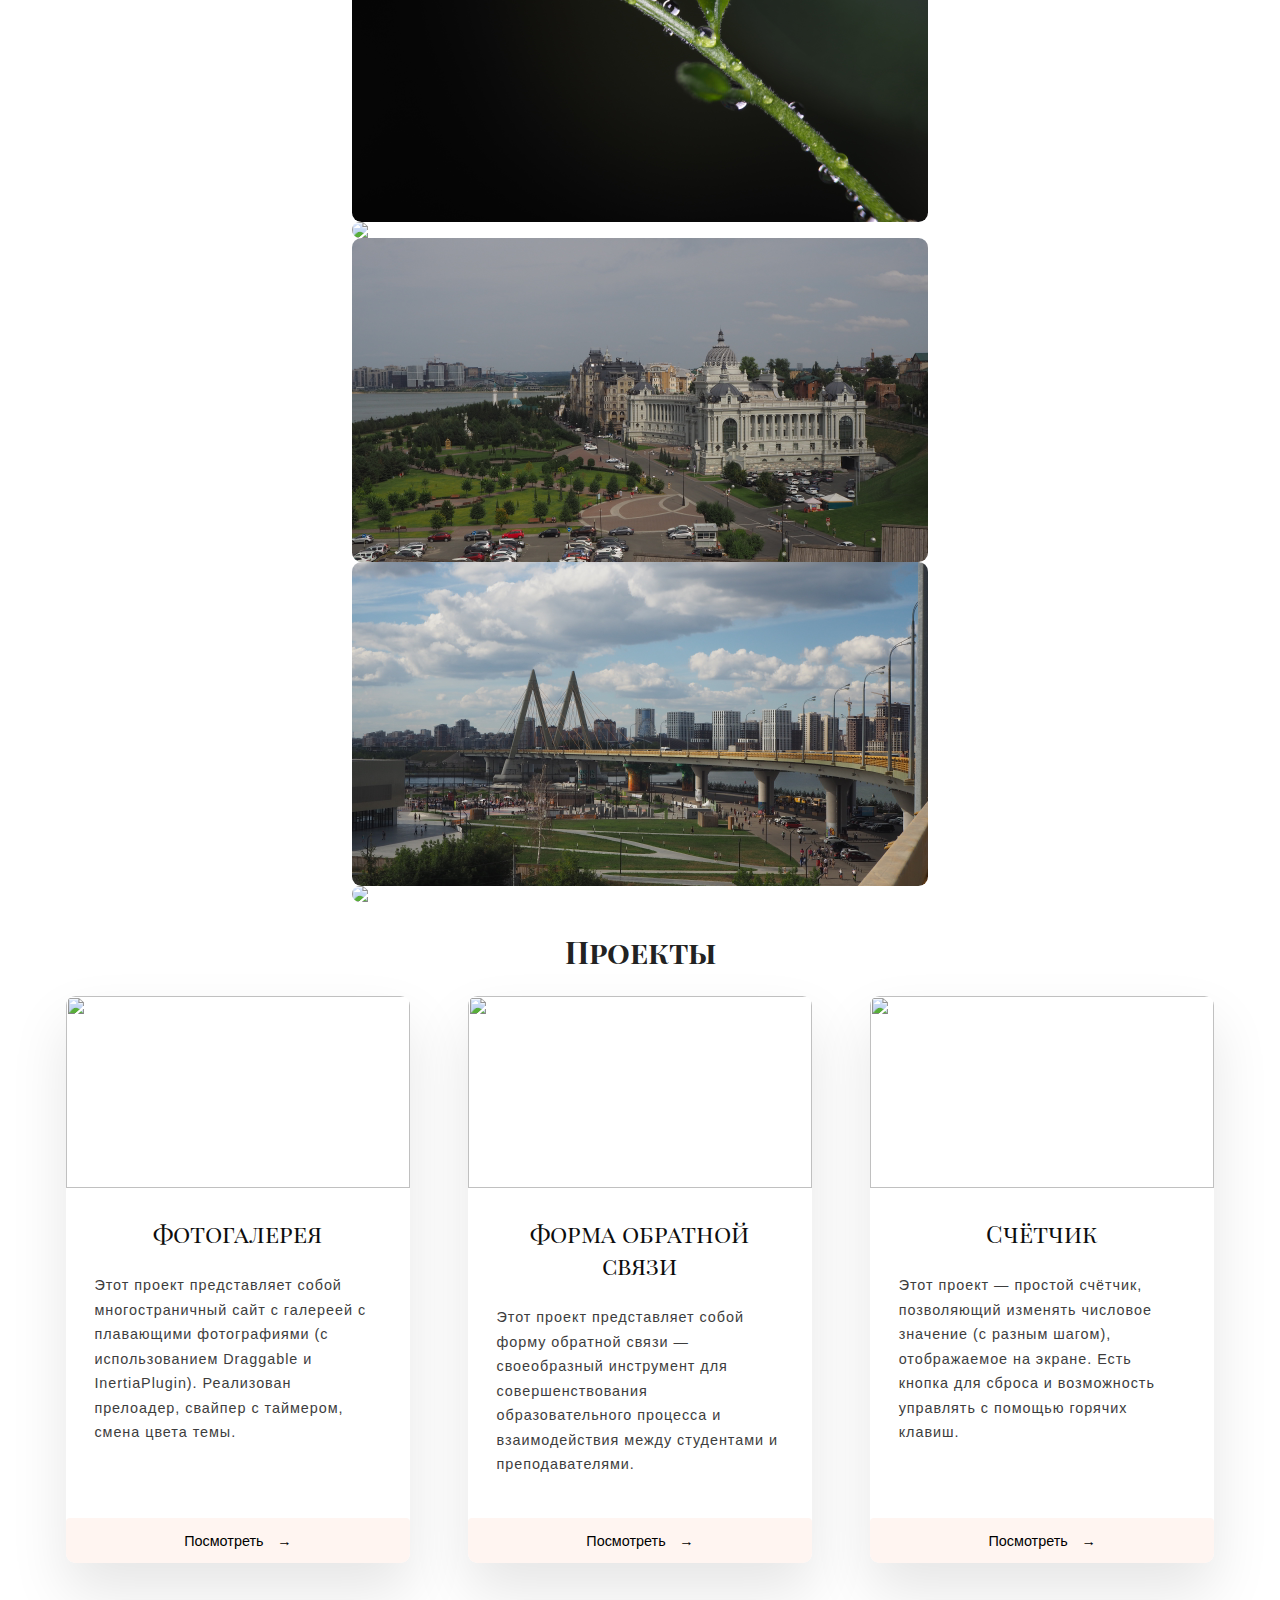
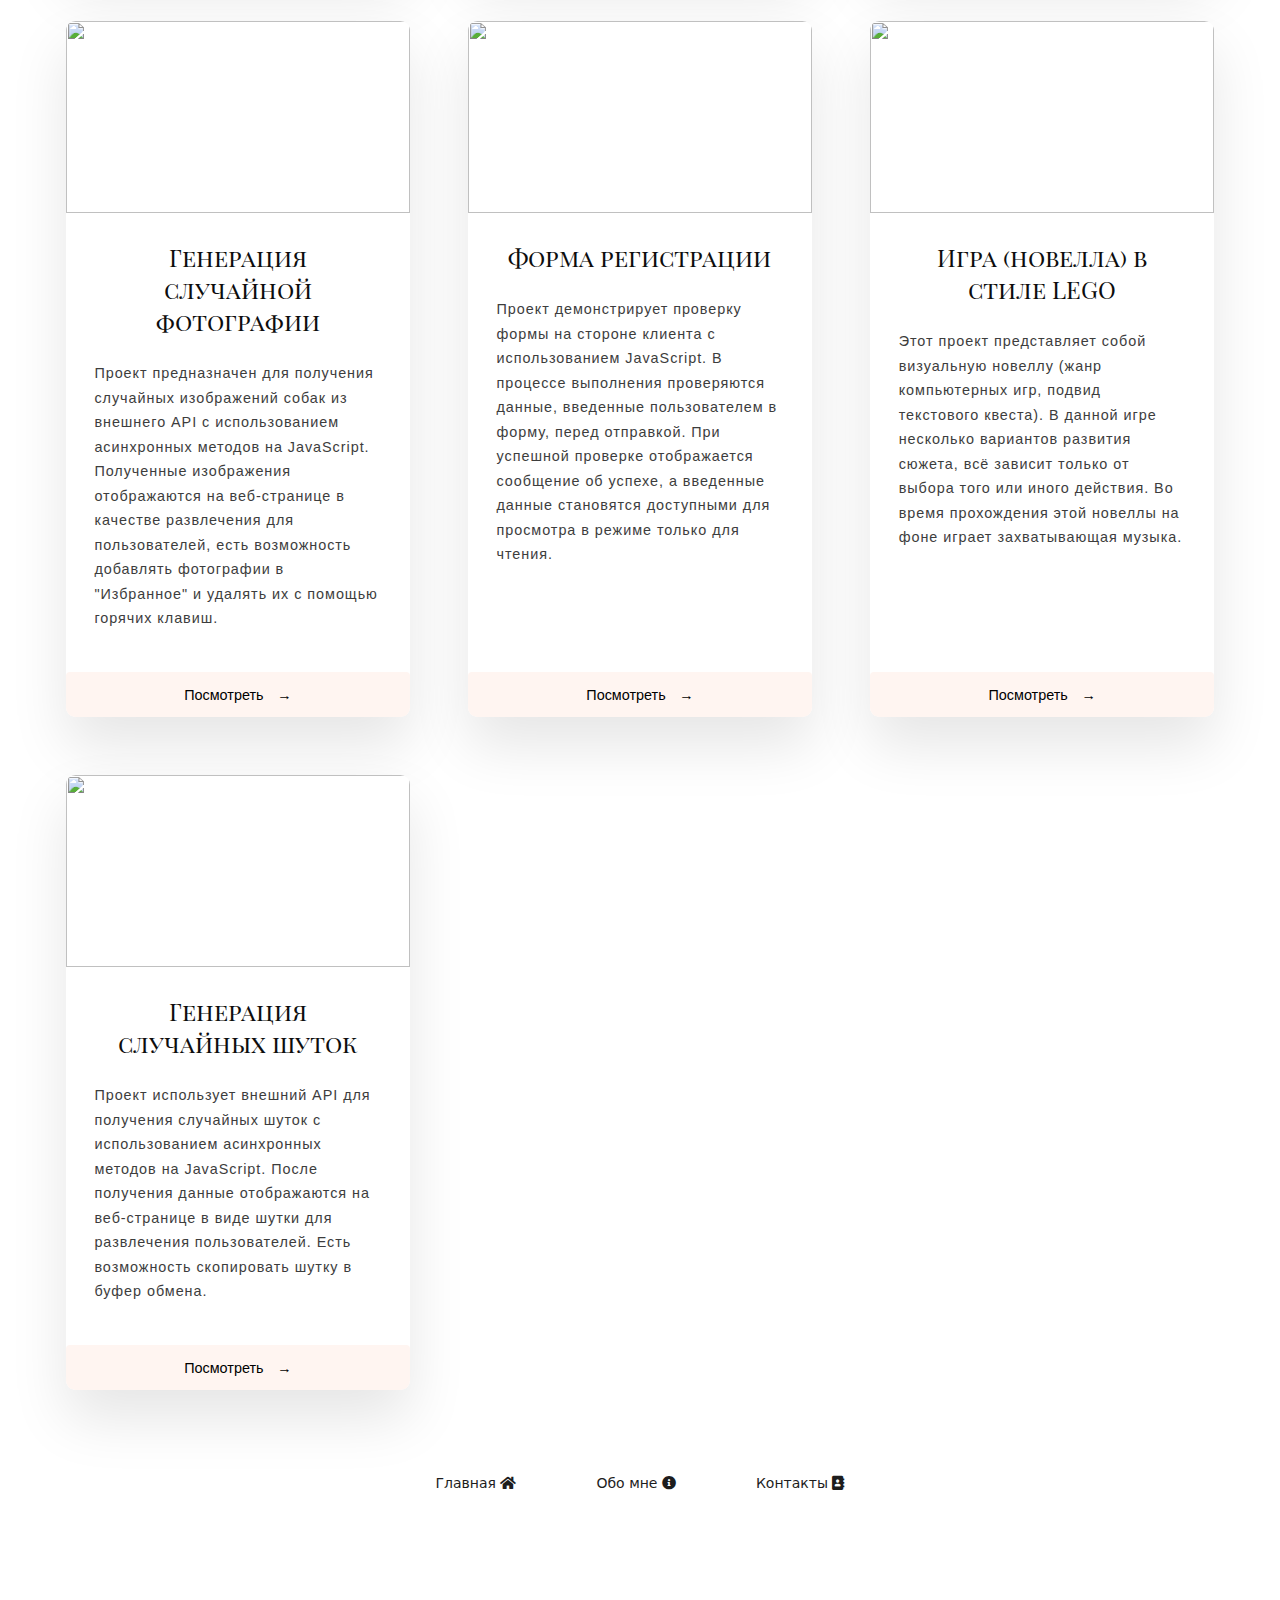
==== commit e5541f6e: "Update index.html" ====
--- a/index.html
+++ b/index.html
@@ -200,6 +200,16 @@
       </div>
     </div>
   </div>
+
+  <div class="grid__item">
+    <div><img class="card__img" src="https://sun9-30.userapi.com/impg/2jYOr7Ln7fX0h1N9Ww9agkPRAtDDdcGJLvFZ9A/_ETSVCsE7_Q.jpg?size=1208x446&quality=96&sign=39e1e53e5bdad224cb66120a42c63d4f&type=album">
+      <div class="card__content">
+        <h1 class="card__header">Генерация случайных шуток</h1>
+        <p class="card__text">Проект использует внешний API для получения случайных шуток с использованием асинхронных методов на JavaScript. После получения данные отображаются на веб-странице в виде шутки для развлечения пользователей. Есть возможность скопировать шутку в буфер обмена.</p>
+        <a href="https://codepen.io/wfxuwaxx-the-reactor/full/MWMMvxK"><button class="card__btn">Посмотреть <span>&rarr;</span>           </button></a>
+      </div>
+    </div>
+  </div>
 </div>
 
 <footer>
--- a/style.css
+++ b/style.css
@@ -167,10 +167,10 @@
   letter-spacing: 0.1rem;
   line-height: 1.7;
   color: #3d3d3d;
-  margin-bottom: 2.5rem;
-}
-
-.card__btn {
+  margin-bottom: 4em;
+}
+
+/* .card__btn {
   display: block;
   width: 100%;
   padding: 1.5rem;
@@ -182,6 +182,27 @@
   border-radius: 0.4rem;
   transition: 0.2s;
   cursor: pointer;
+} */
+
+.grid__item {
+  position: relative;
+}
+
+.card__btn {
+  position: absolute;
+  bottom: 0;
+  left: 0;
+  width: 100%;
+  padding: 1.5rem;
+  color: #11111;
+  font-size: 1.5rem;
+  text-align: center;
+  background-color: #FFF5F1;
+  border: none;
+  border-radius: 0.4rem;
+  transition: 0.2s;
+  cursor: pointer;
+  box-sizing: border-box;
 }
 
 .card__btn span {
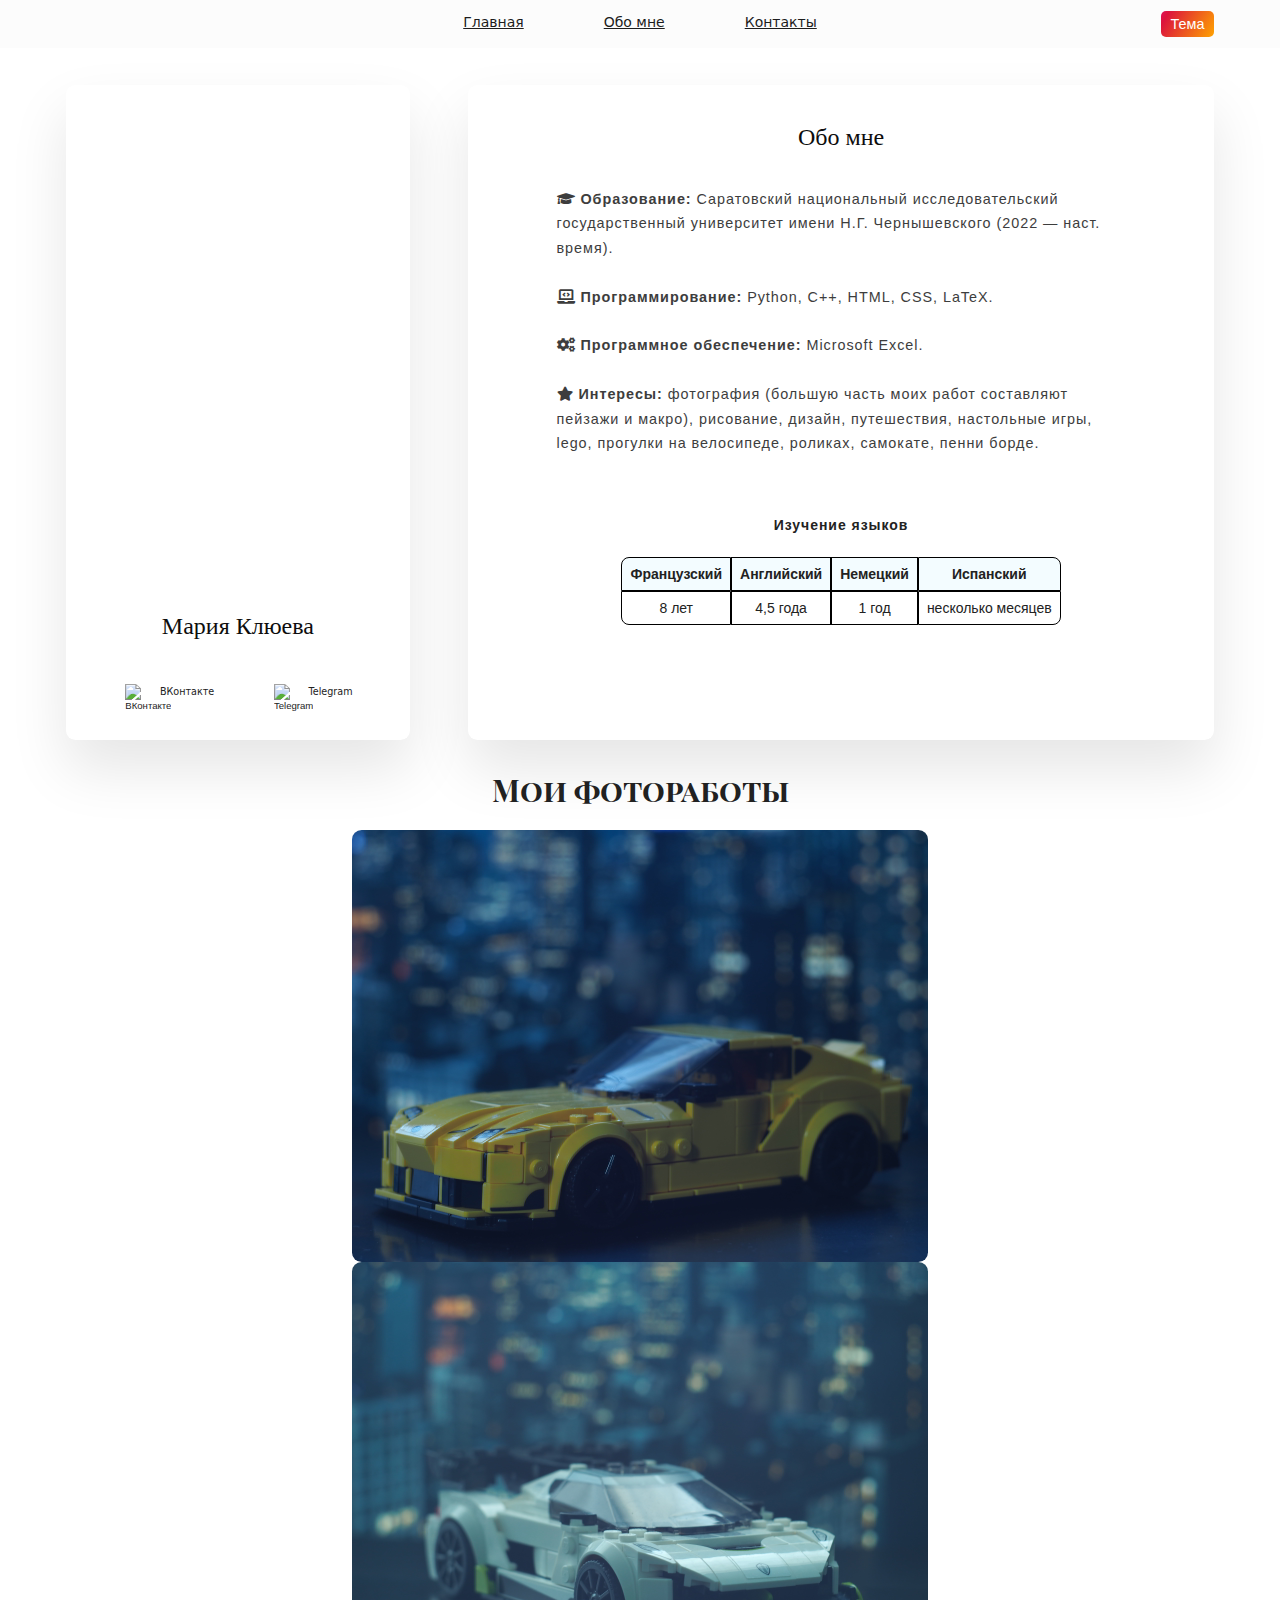
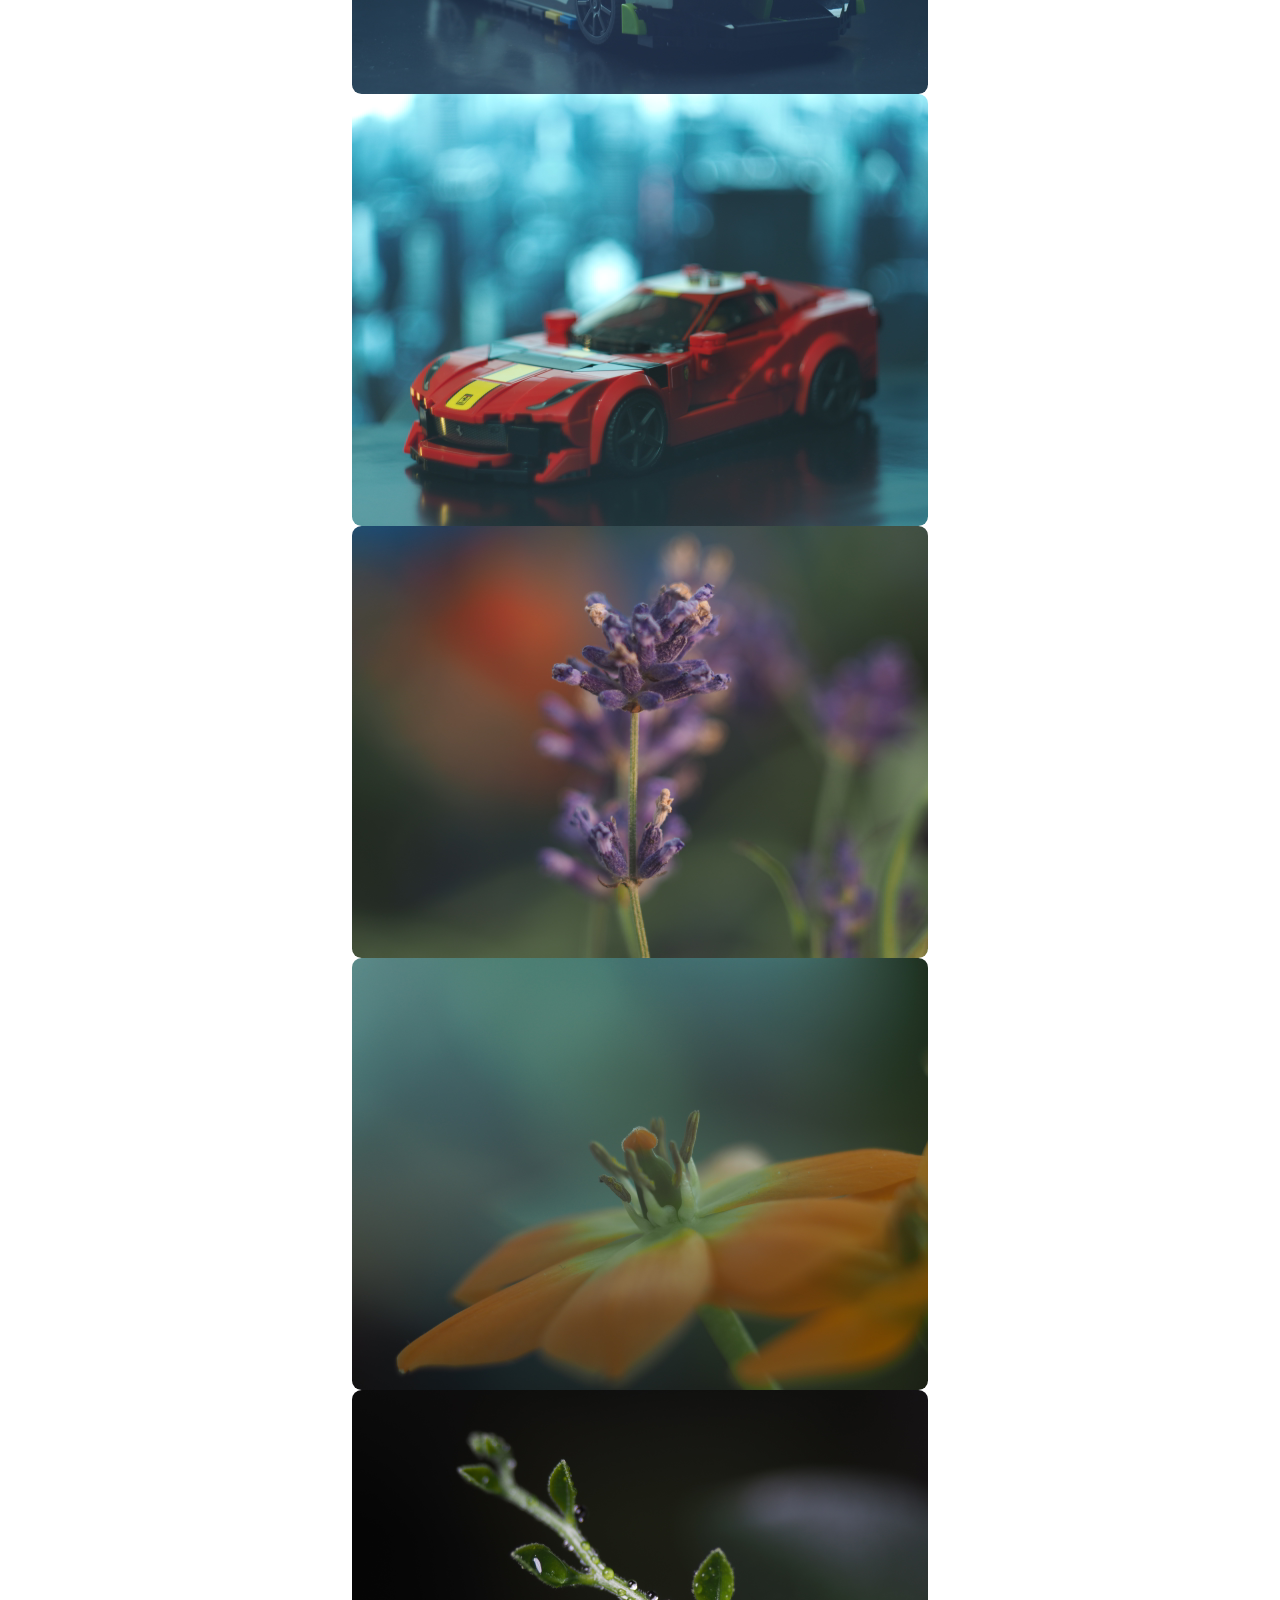
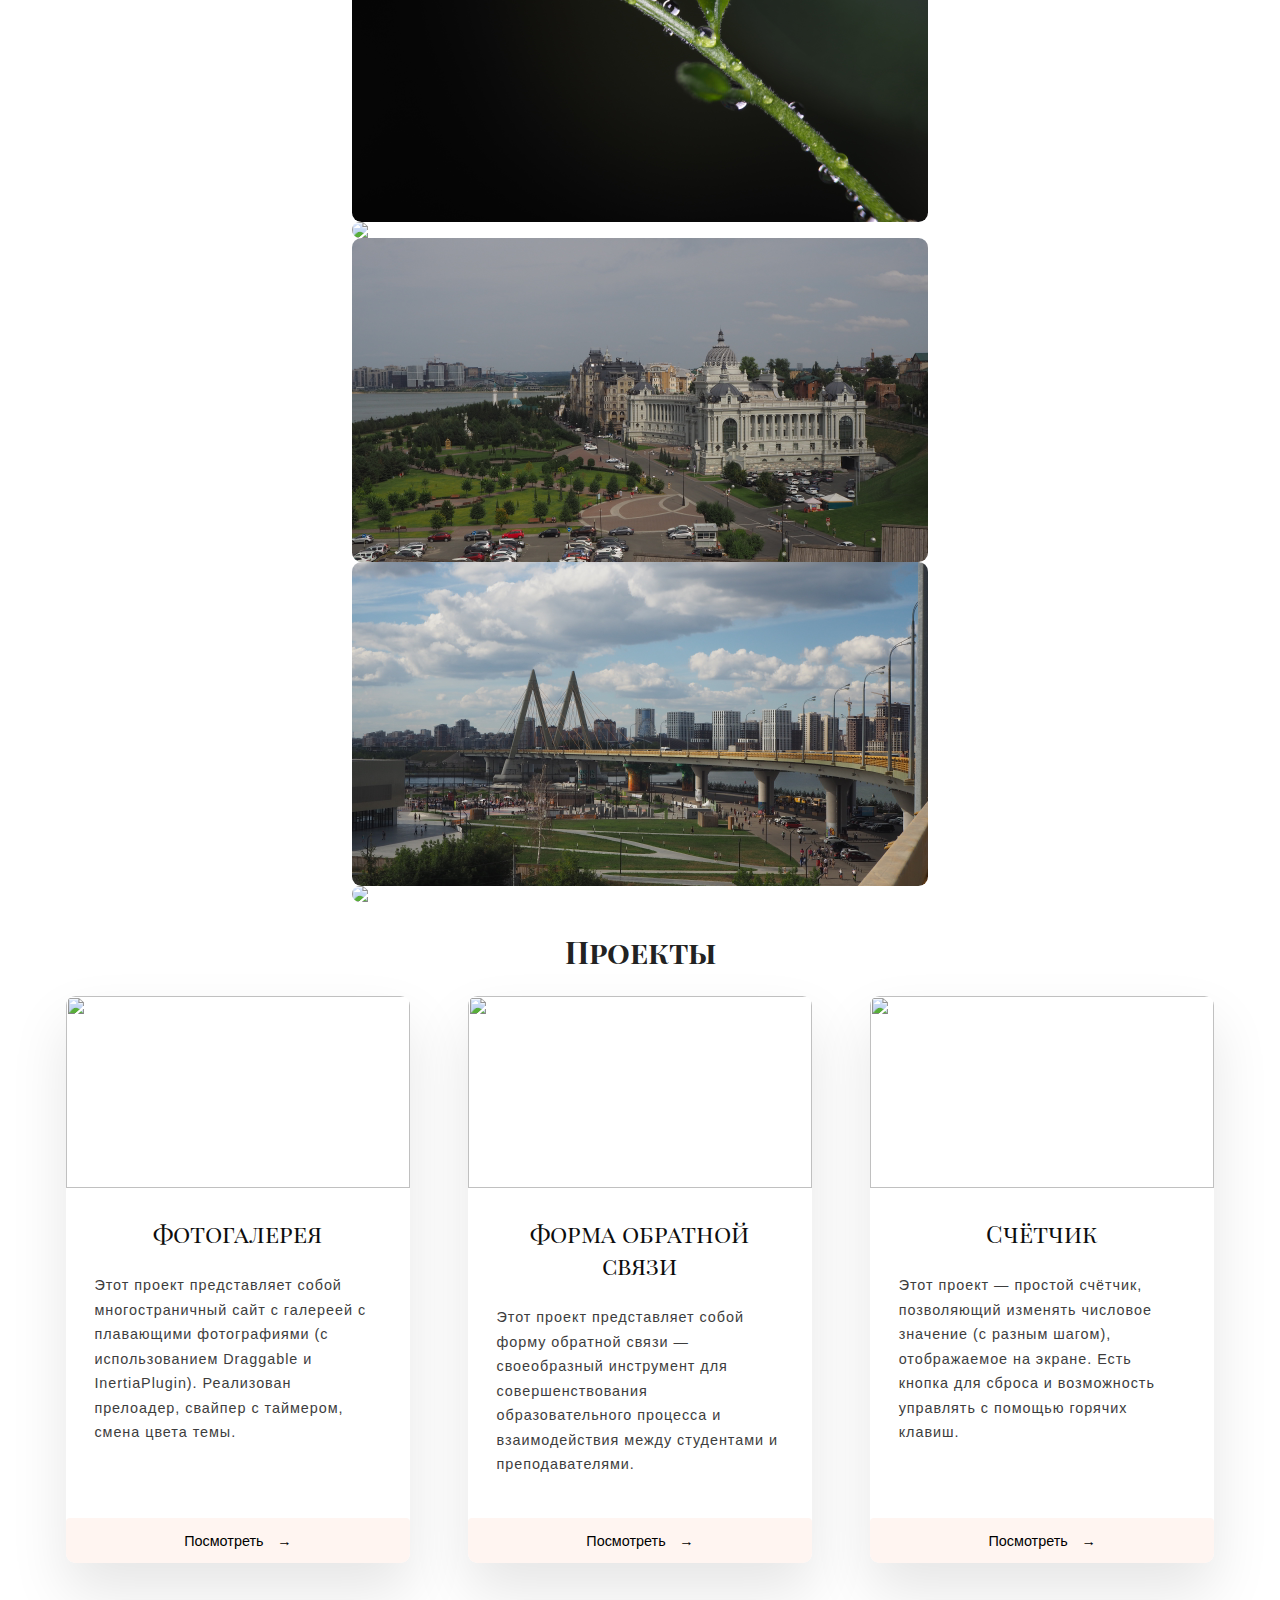
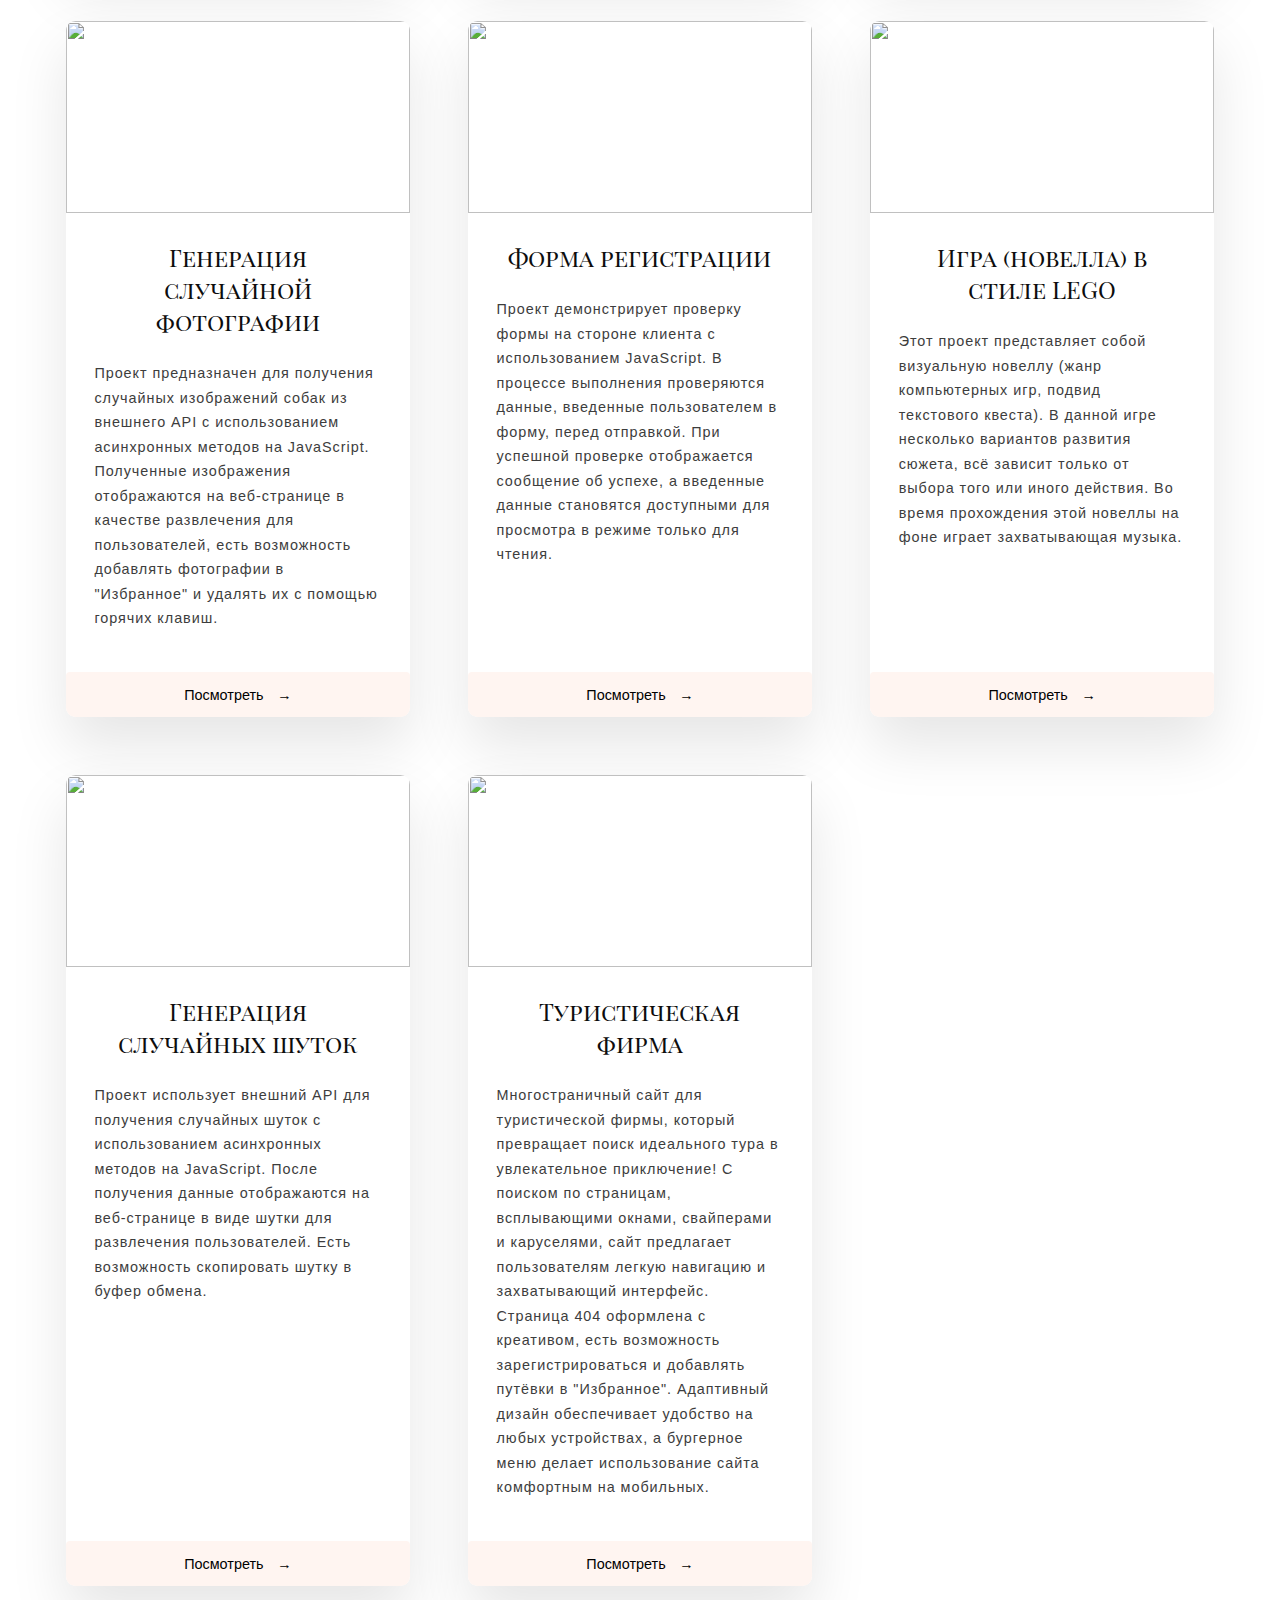
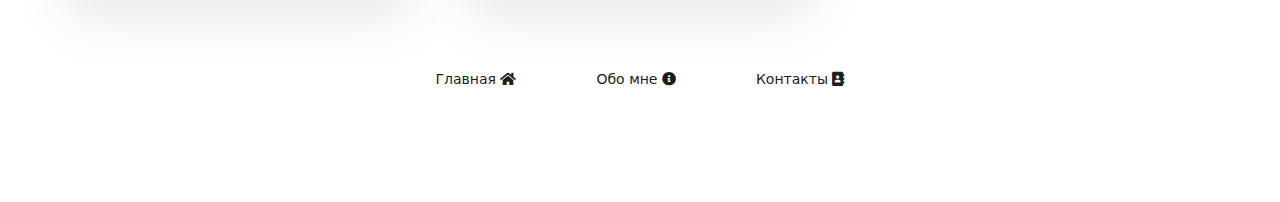
==== commit 4bc8ce26: "Update index.html" ====
--- a/index.html
+++ b/index.html
@@ -210,6 +210,16 @@
       </div>
     </div>
   </div>
+
+    <div class="grid__item">
+    <div><img class="card__img" src="https://sun9-1.userapi.com/impg/vK86mmqyF5T3HmIHeqcGYPJalpNBFPhneLgL4A/WYqMzDxoL5c.jpg?size=1885x911&quality=96&sign=6ad63d614118e2407b0f31817c252125&type=album">
+      <div class="card__content">
+        <h1 class="card__header">Туристическая фирма</h1>
+        <p class="card__text"> Многостраничный сайт для туристической фирмы, который превращает поиск идеального тура в увлекательное приключение! С поиском по страницам, всплывающими окнами, свайперами и каруселями, сайт предлагает пользователям легкую навигацию и захватывающий интерфейс. Страница 404 оформлена с креативом, есть возможность зарегистрироваться и добавлять путёвки в "Избранное". Адаптивный дизайн обеспечивает удобство на любых устройствах, а бургерное меню делает использование сайта комфортным на мобильных.</p>
+        <a href="https://vamaryk.github.io/vamaryk.AdventureTime.io/"><button class="card__btn">Посмотреть <span>&rarr;</span>           </button></a>
+      </div>
+    </div>
+  </div>
 </div>
 
 <footer>
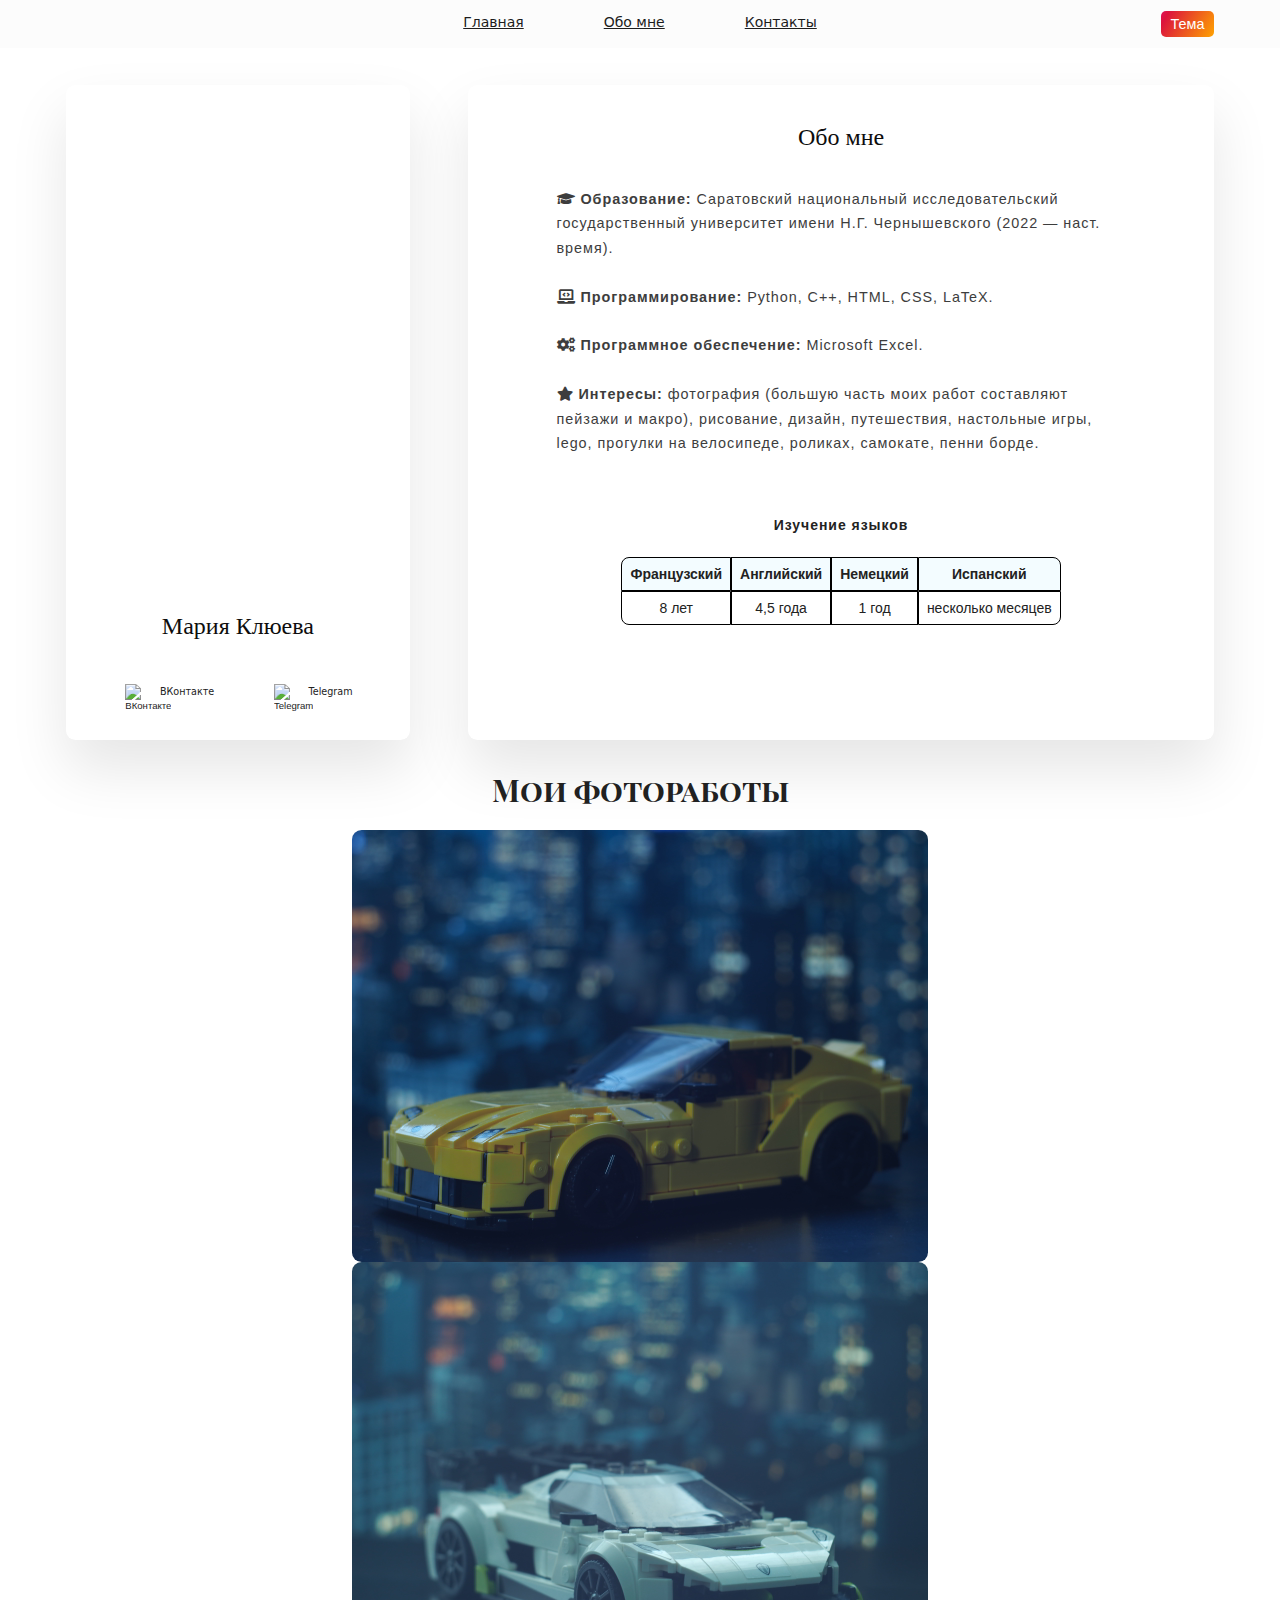
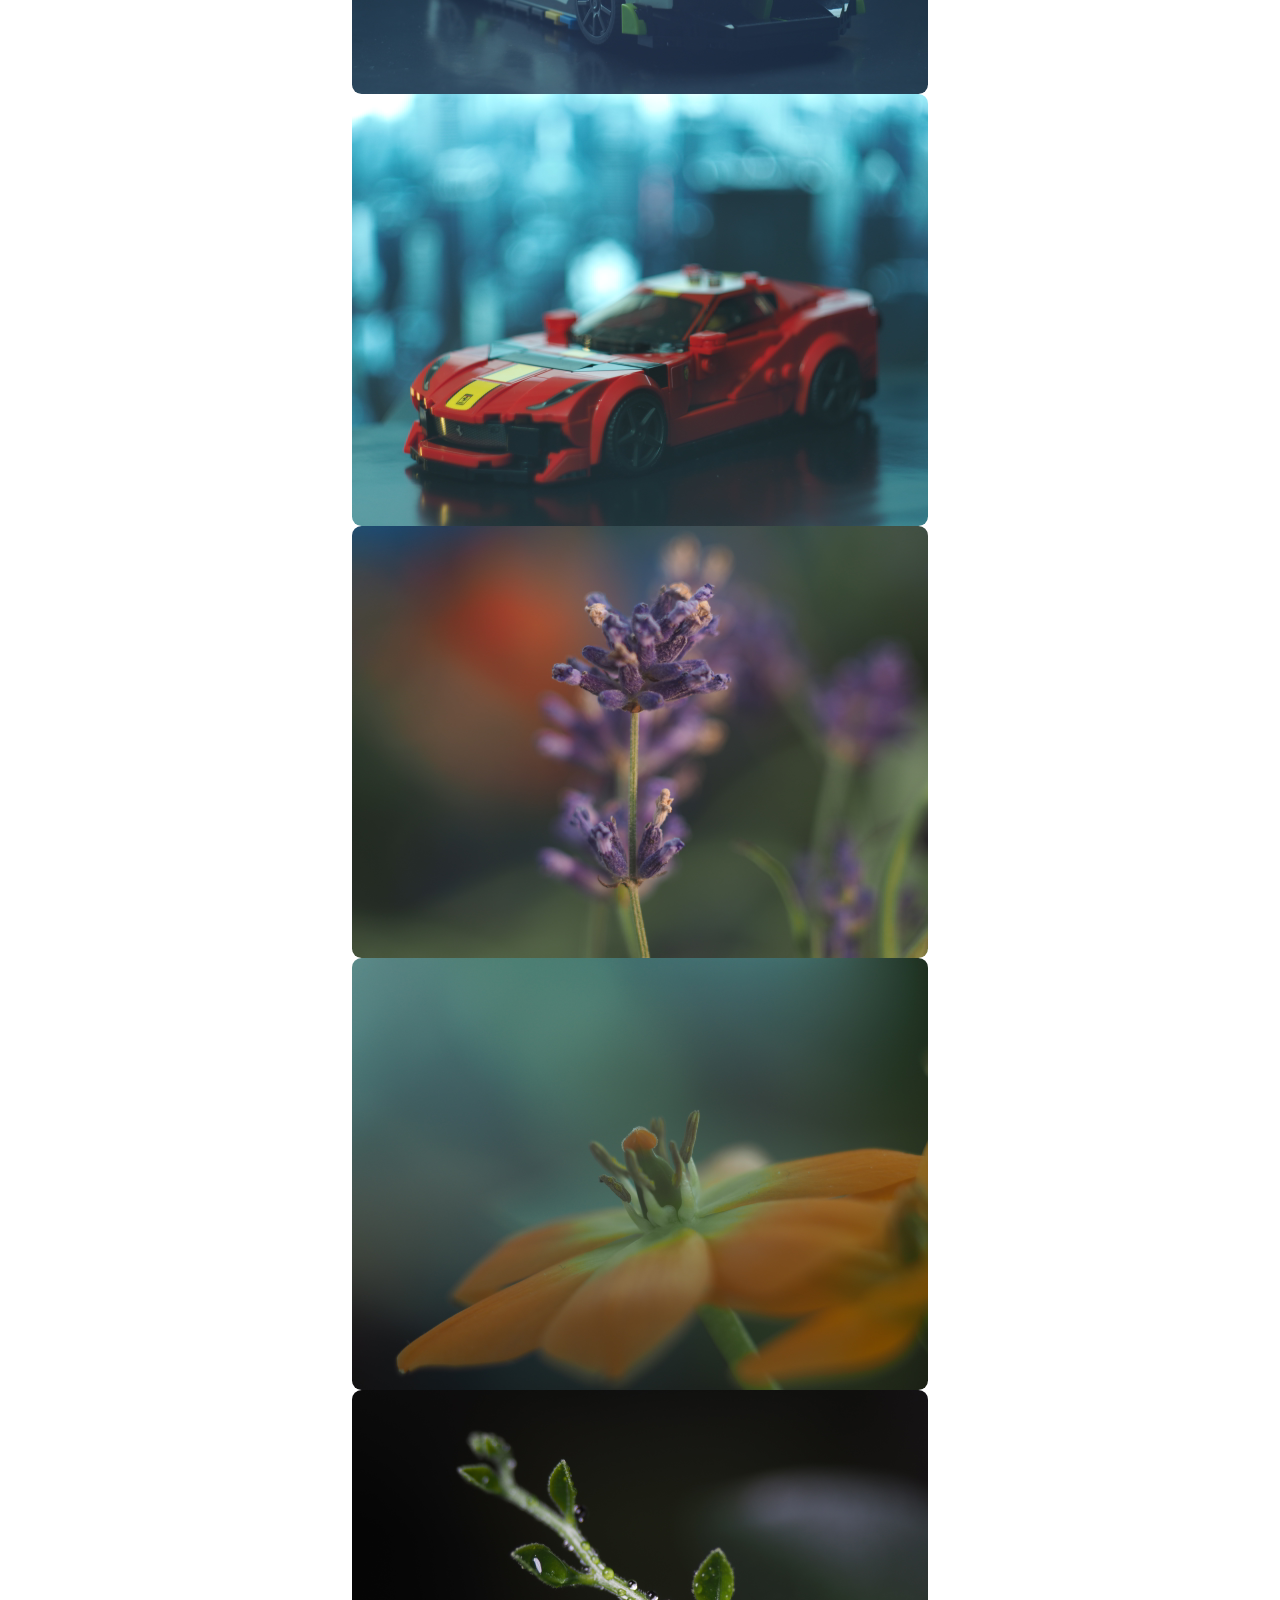
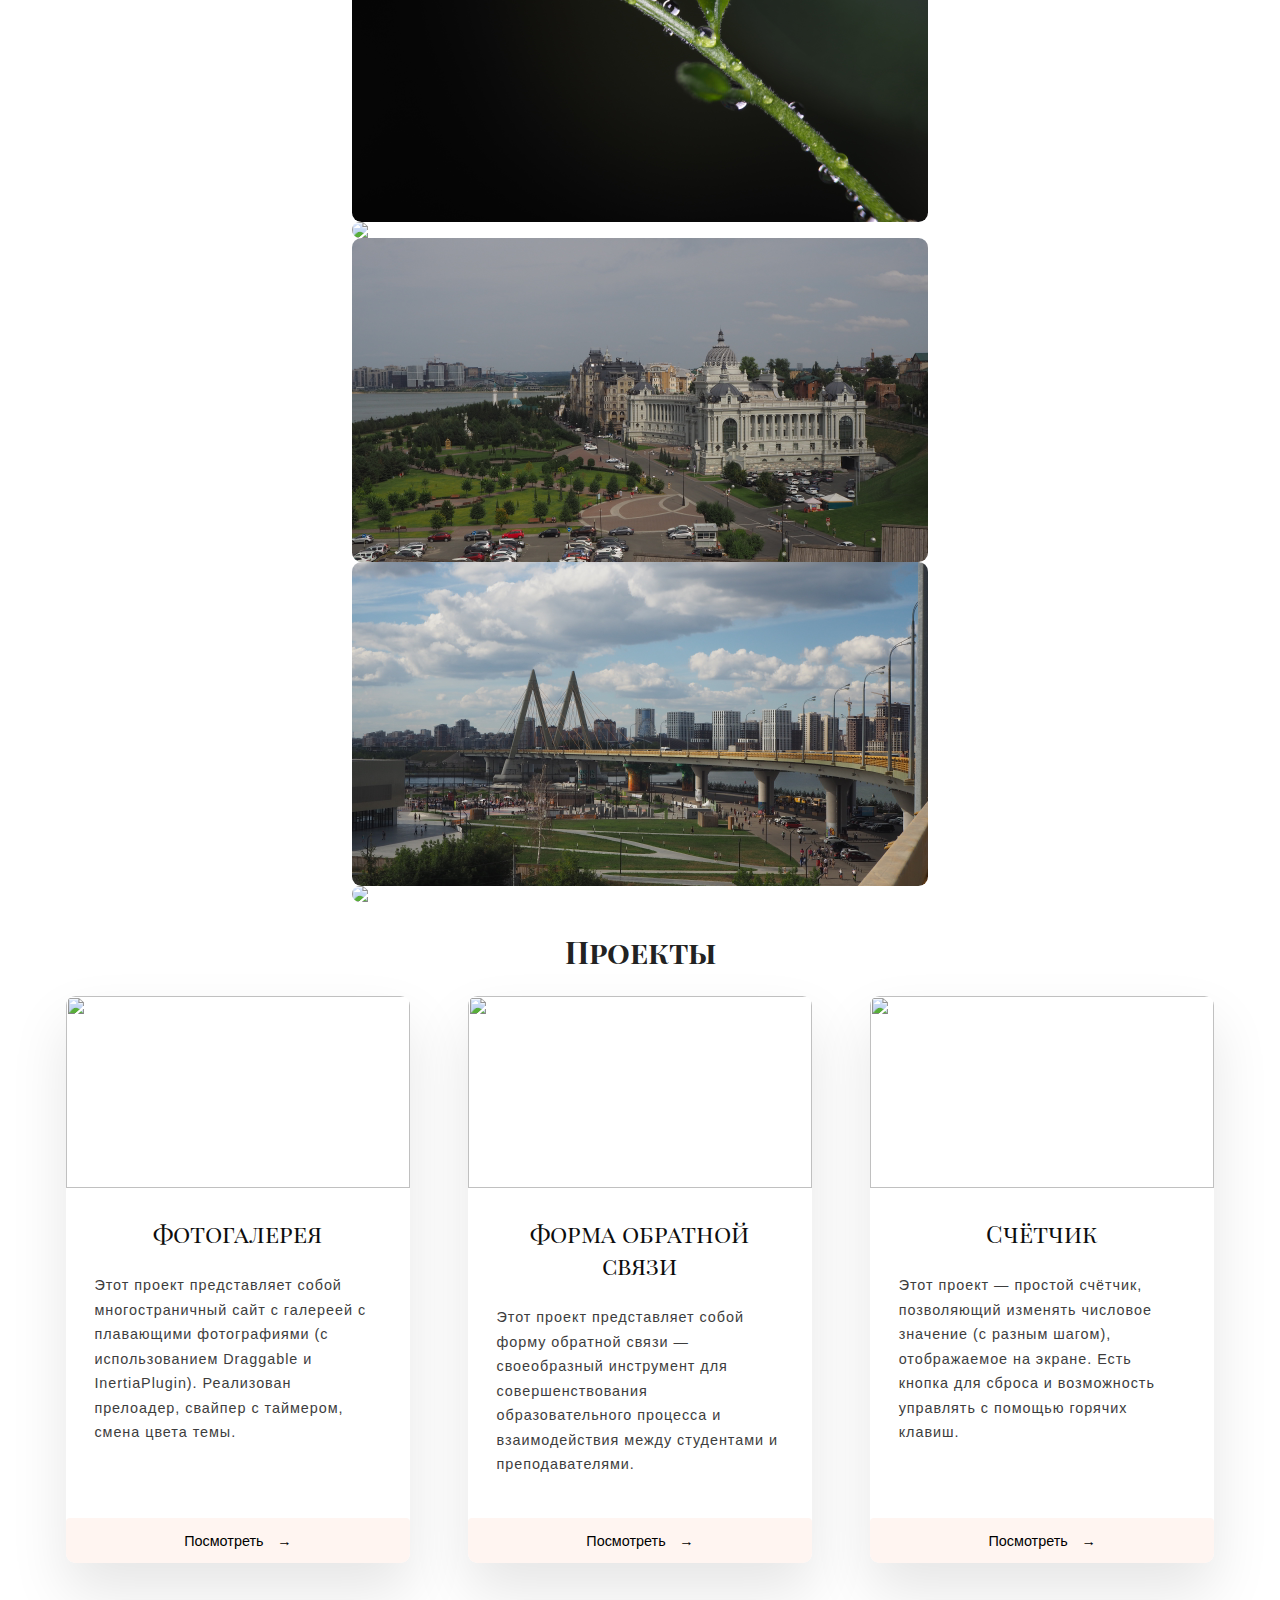
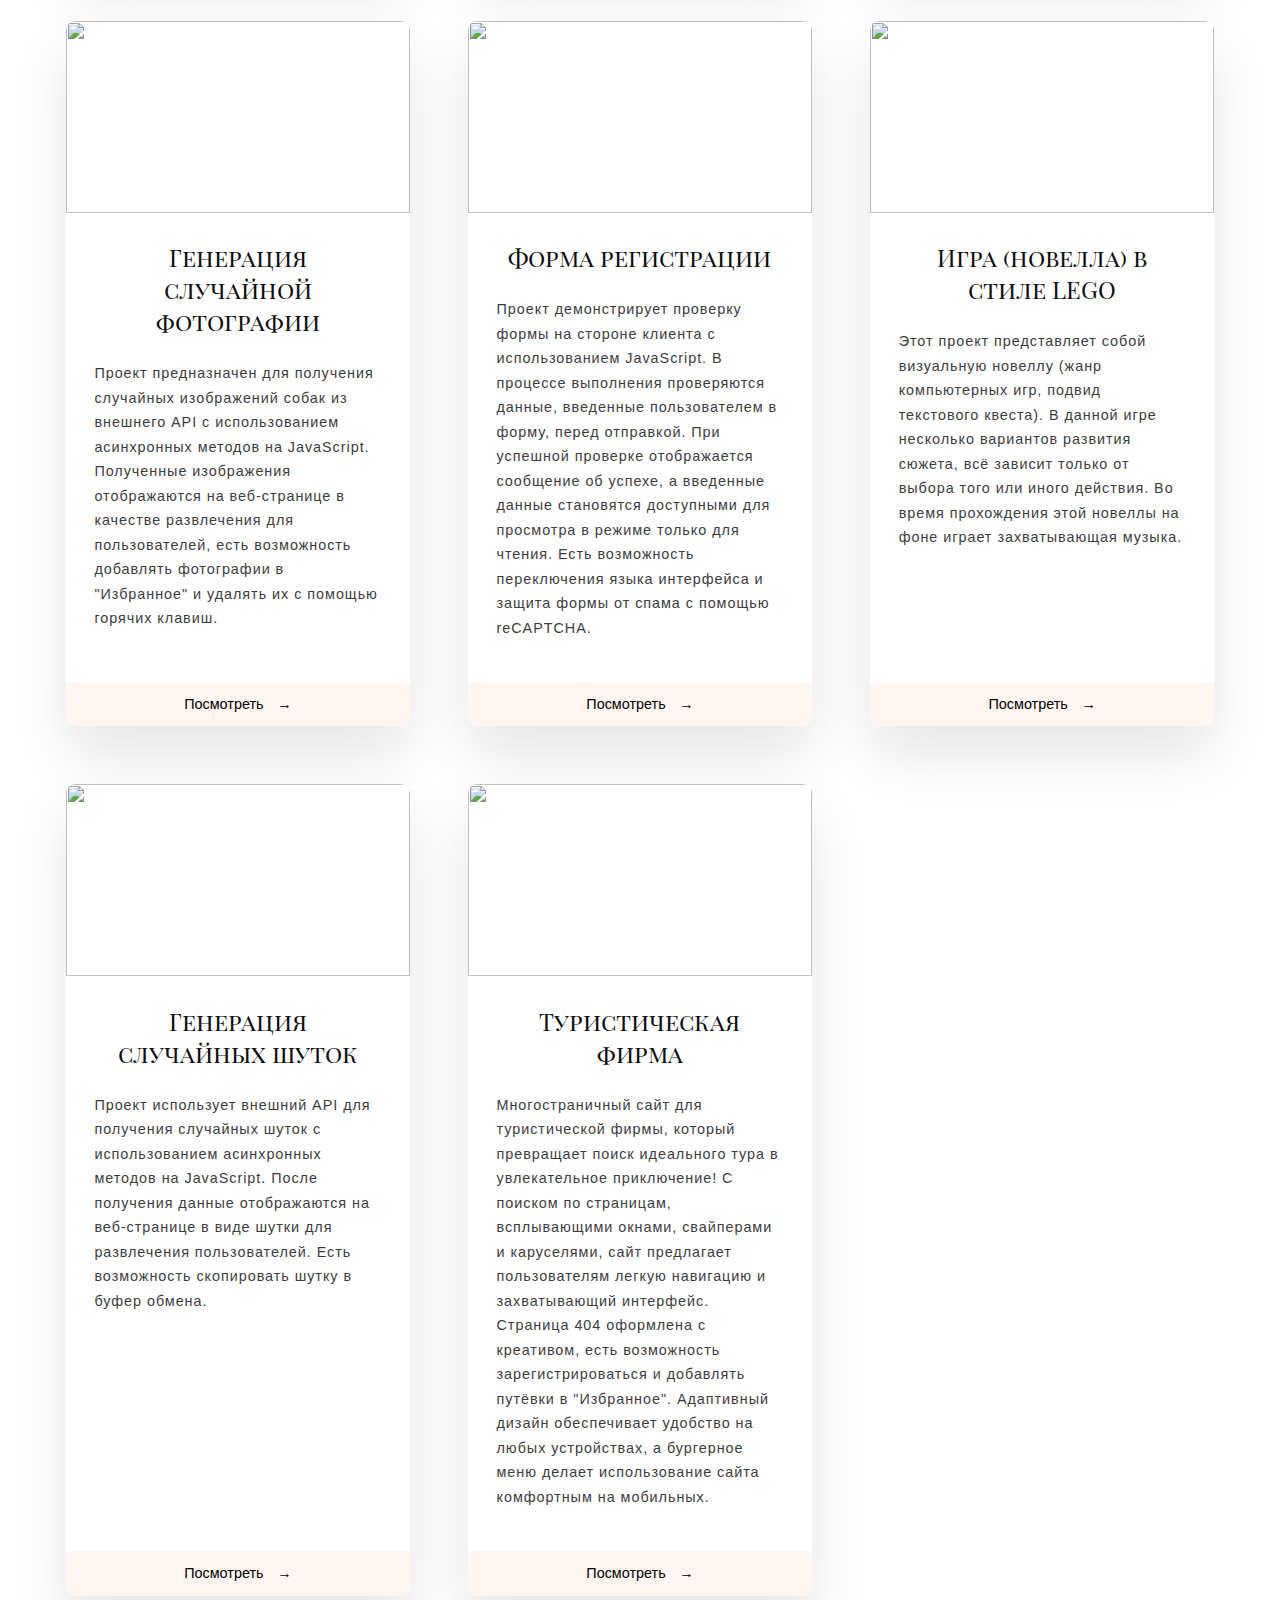
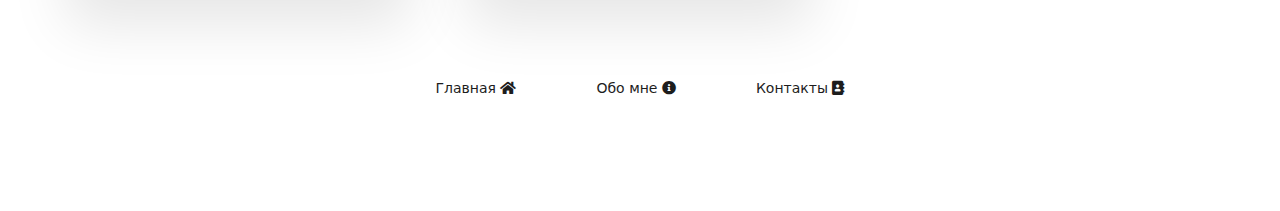
==== commit 02d1d72f: "Update index.html" ====
--- a/index.html
+++ b/index.html
@@ -186,8 +186,8 @@
     <div><img class="card__img" src="https://sun9-5.userapi.com/impg/ReqLj1pqtsau1BLhBvCumImhdWg2jN6QueNJJw/ErLw3U5s1D8.jpg?size=1035x674&quality=96&sign=b61f9a5abd7010a2565f32abfb9b41c1&type=album">
       <div class="card__content">
         <h1 class="card__header">Форма регистрации</h1>
-        <p class="card__text">Проект демонстрирует проверку формы на стороне клиента с использованием JavaScript. В процессе выполнения проверяются данные, введенные пользователем в форму, перед отправкой. При успешной проверке отображается сообщение об успехе, а введенные данные становятся доступными для просмотра в режиме только для чтения.</p>
-        <a href="https://codepen.io/wfxuwaxx-the-reactor/full/gONyjXo"><button class="card__btn">Посмотреть <span>&rarr;</span>           </button></a>
+        <p class="card__text">Проект демонстрирует проверку формы на стороне клиента с использованием JavaScript. В процессе выполнения проверяются данные, введенные пользователем в форму, перед отправкой. При успешной проверке отображается сообщение об успехе, а введенные данные становятся доступными для просмотра в режиме только для чтения. Есть возможность переключения языка интерфейса и защита формы от спама с помощью reCAPTCHA.</p>
+        <a href="https://vamaryk.github.io/captcha/"><button class="card__btn">Посмотреть <span>&rarr;</span>           </button></a>
       </div>
     </div>
   </div>
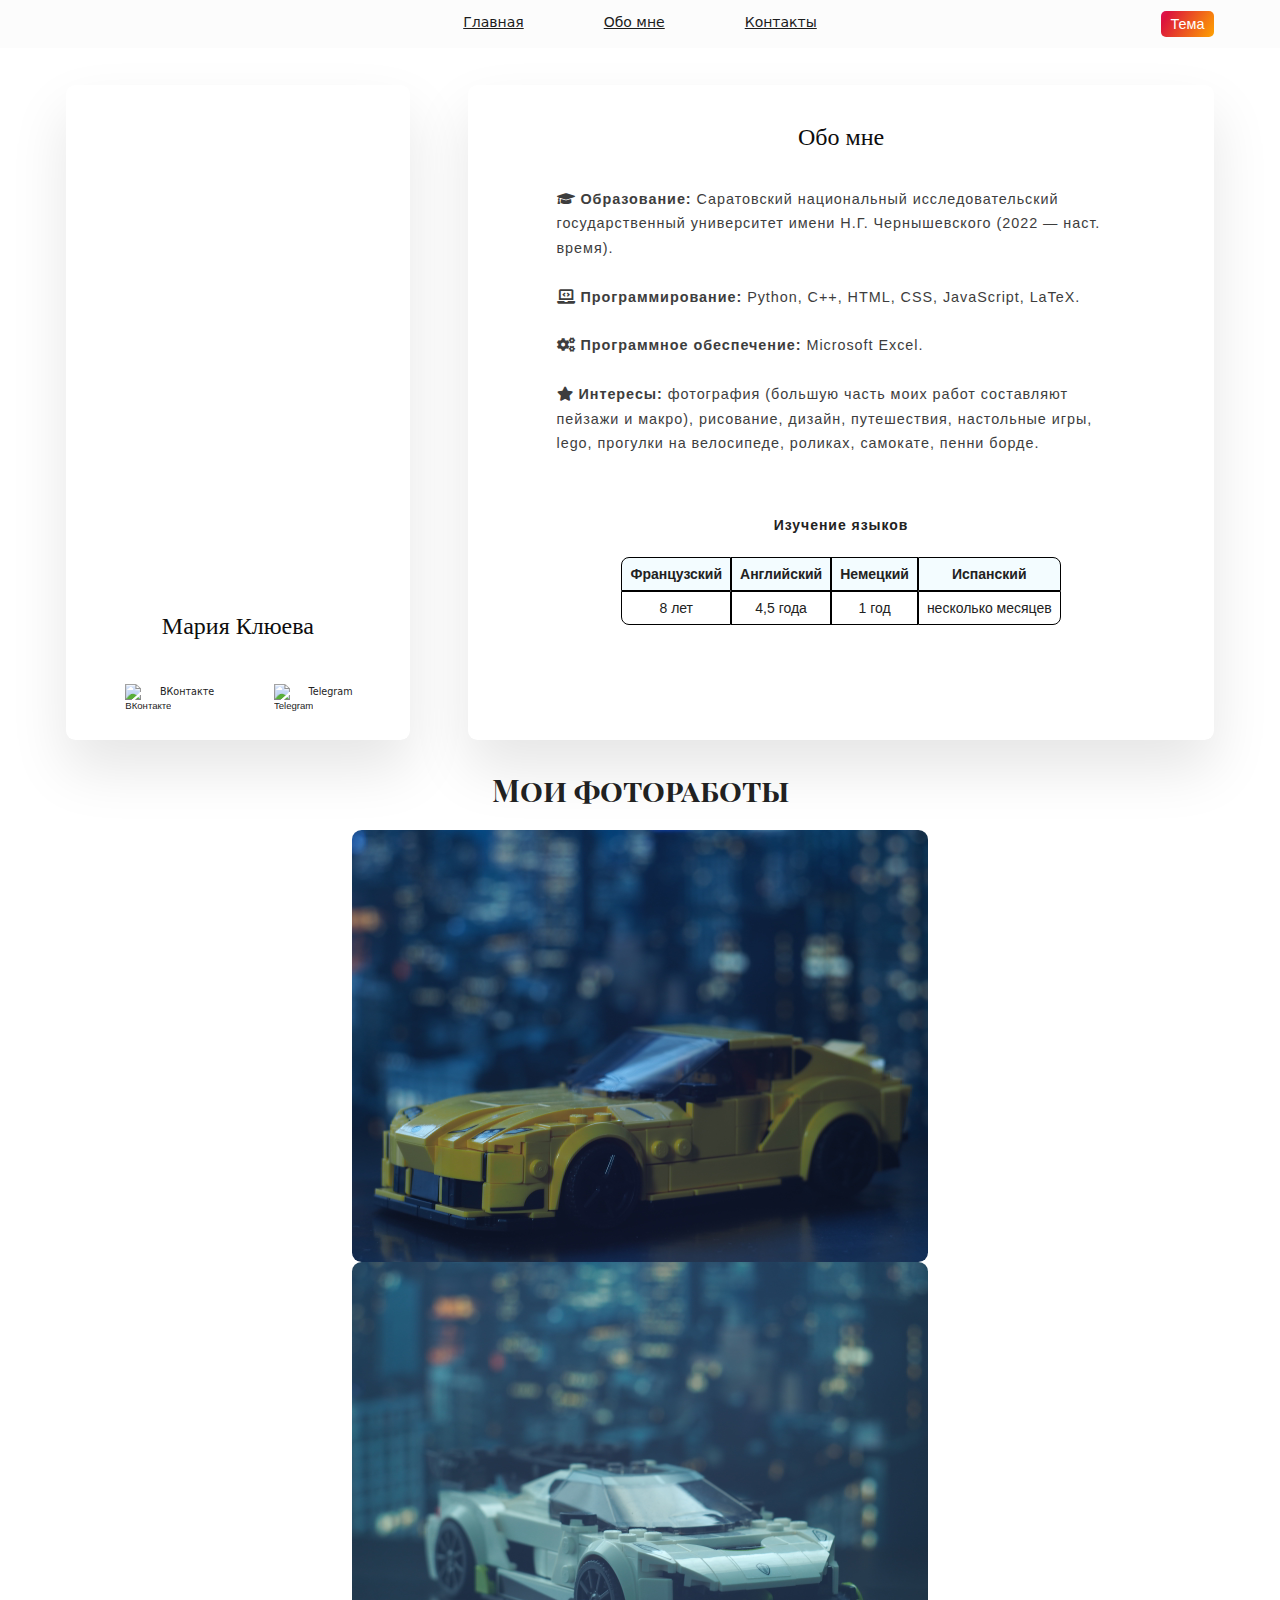
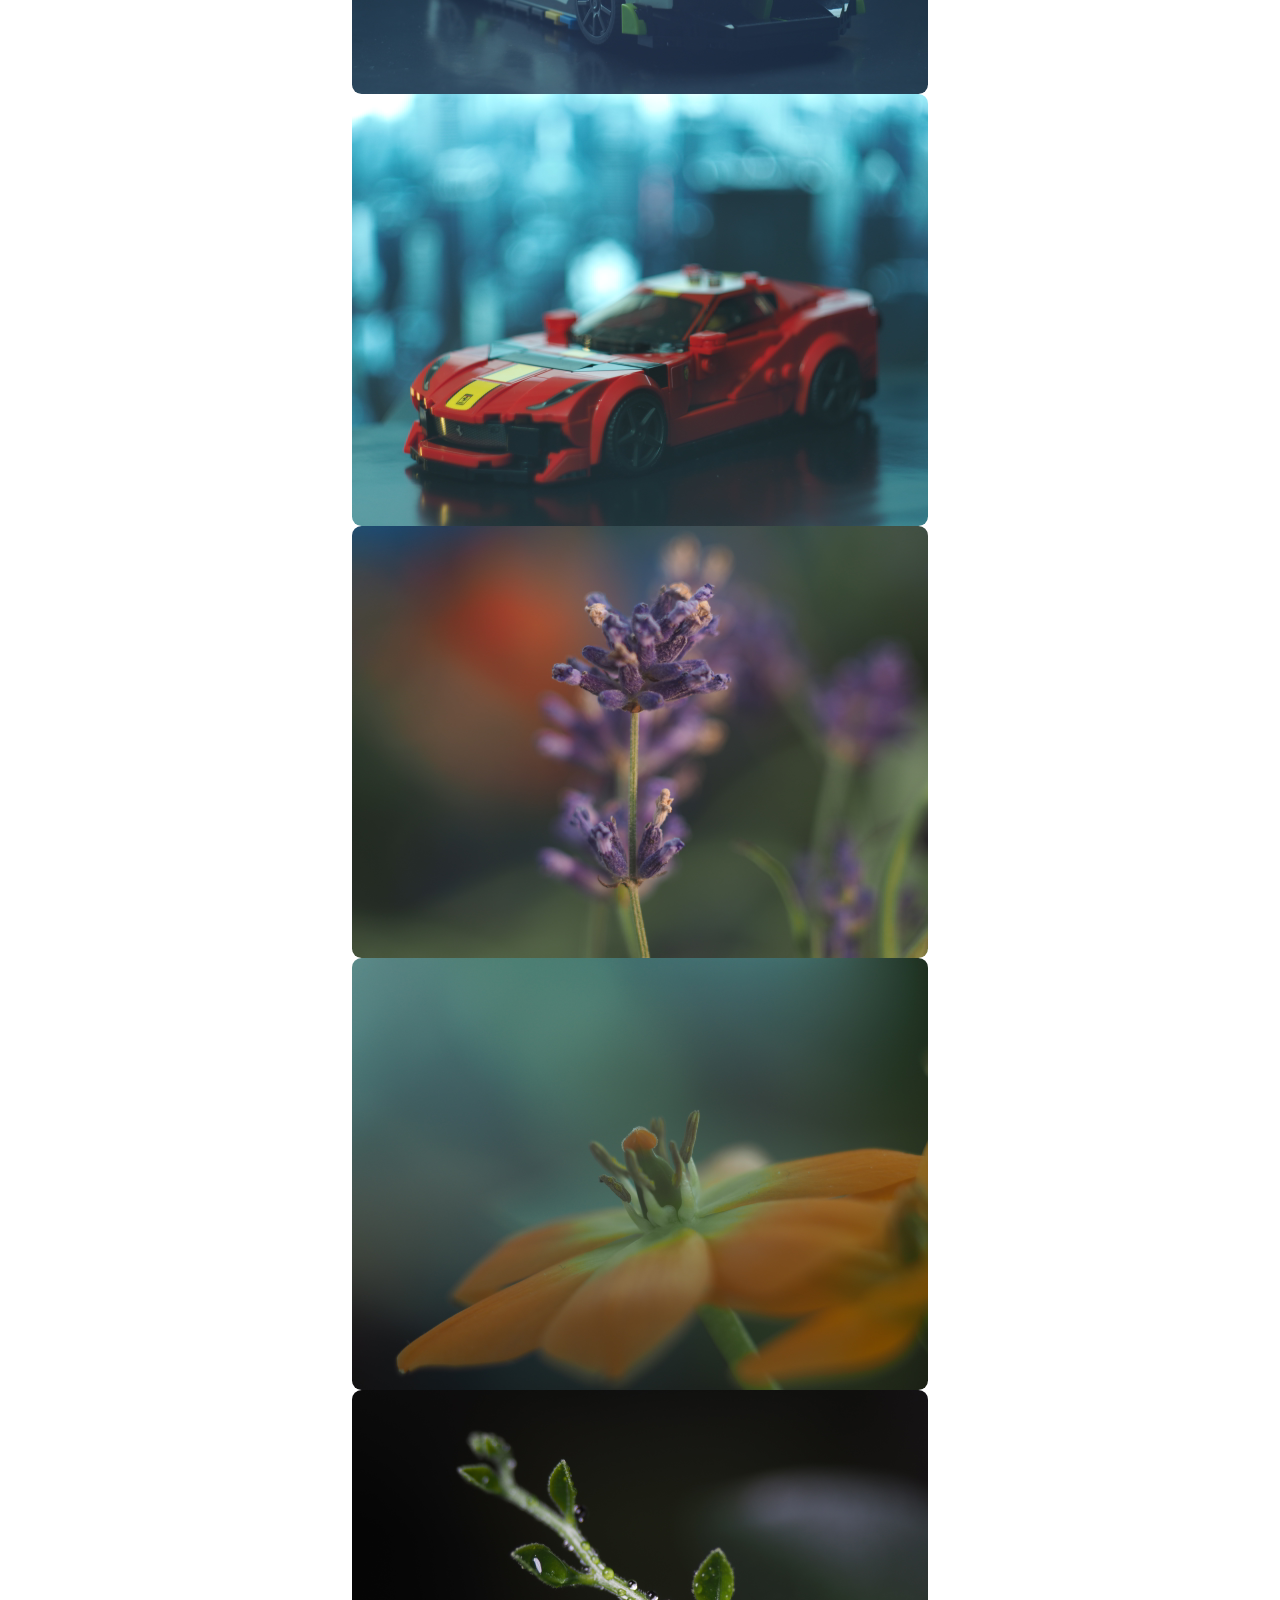
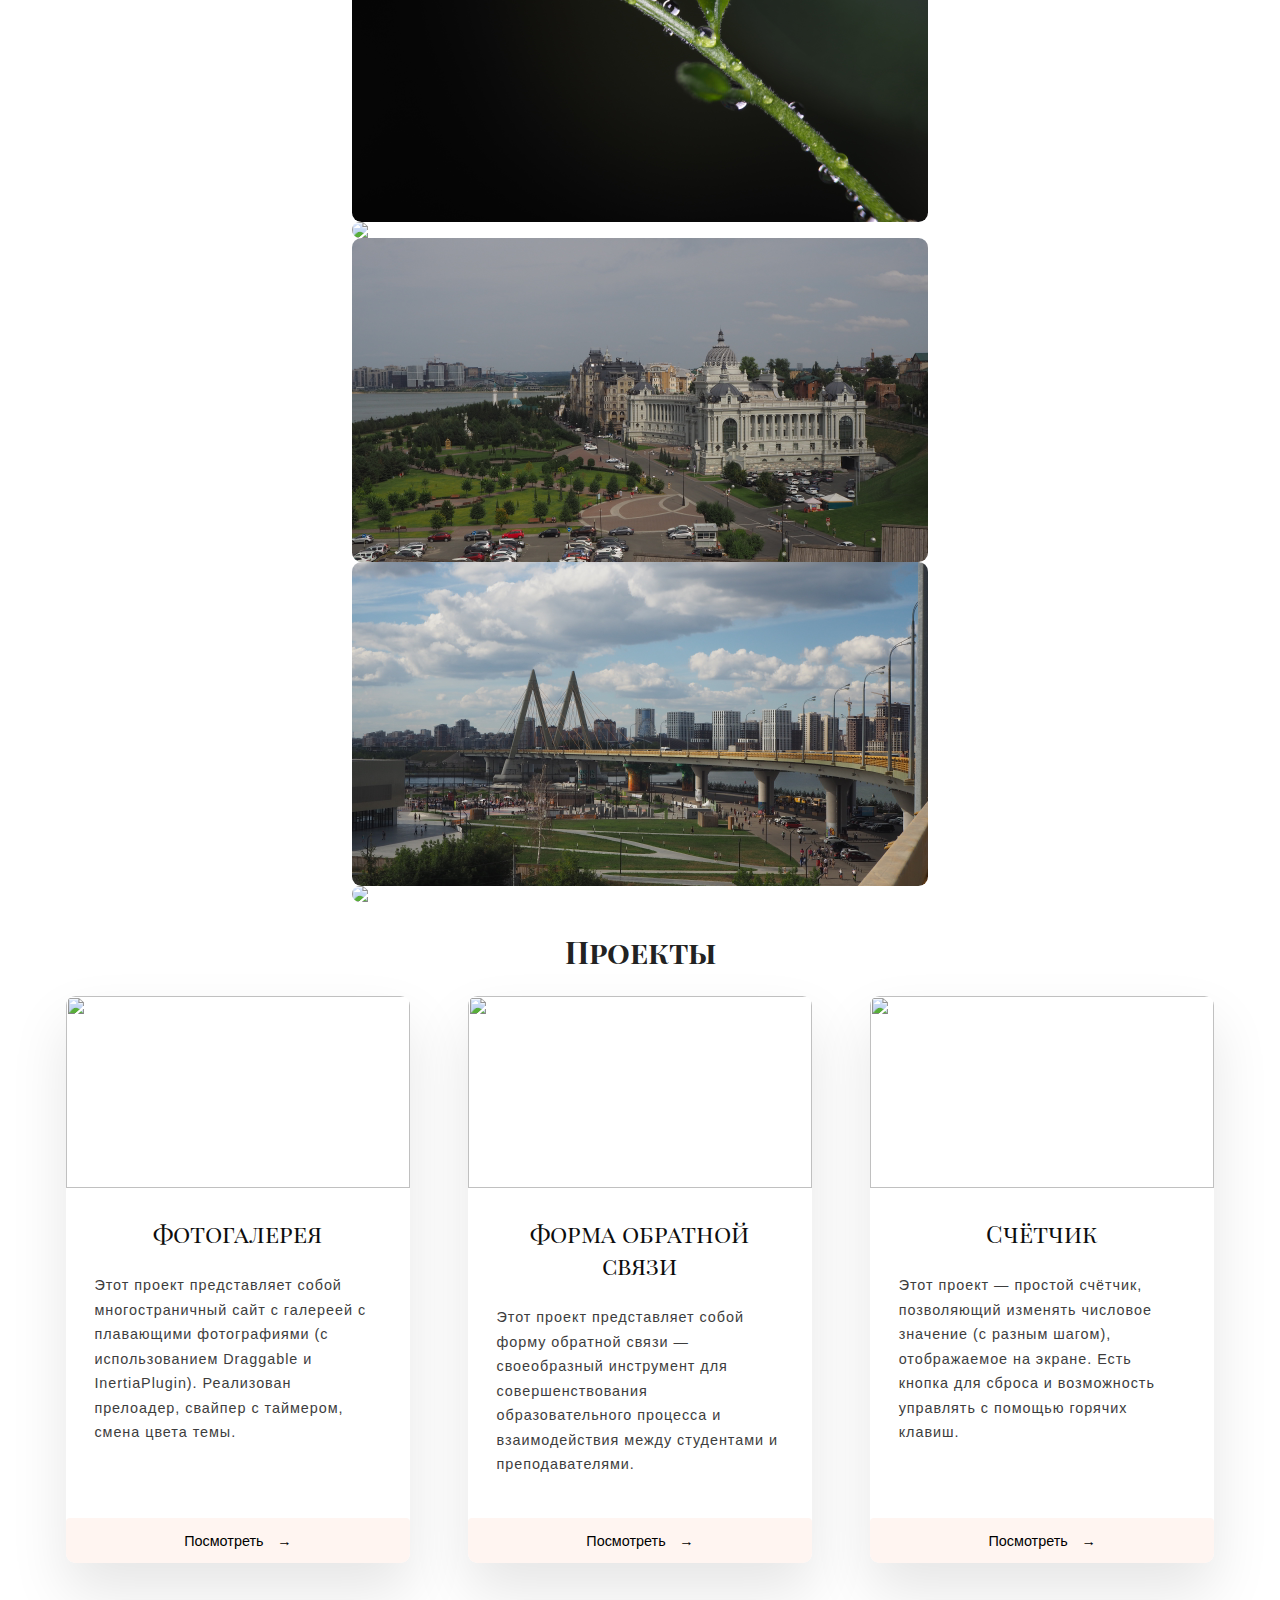
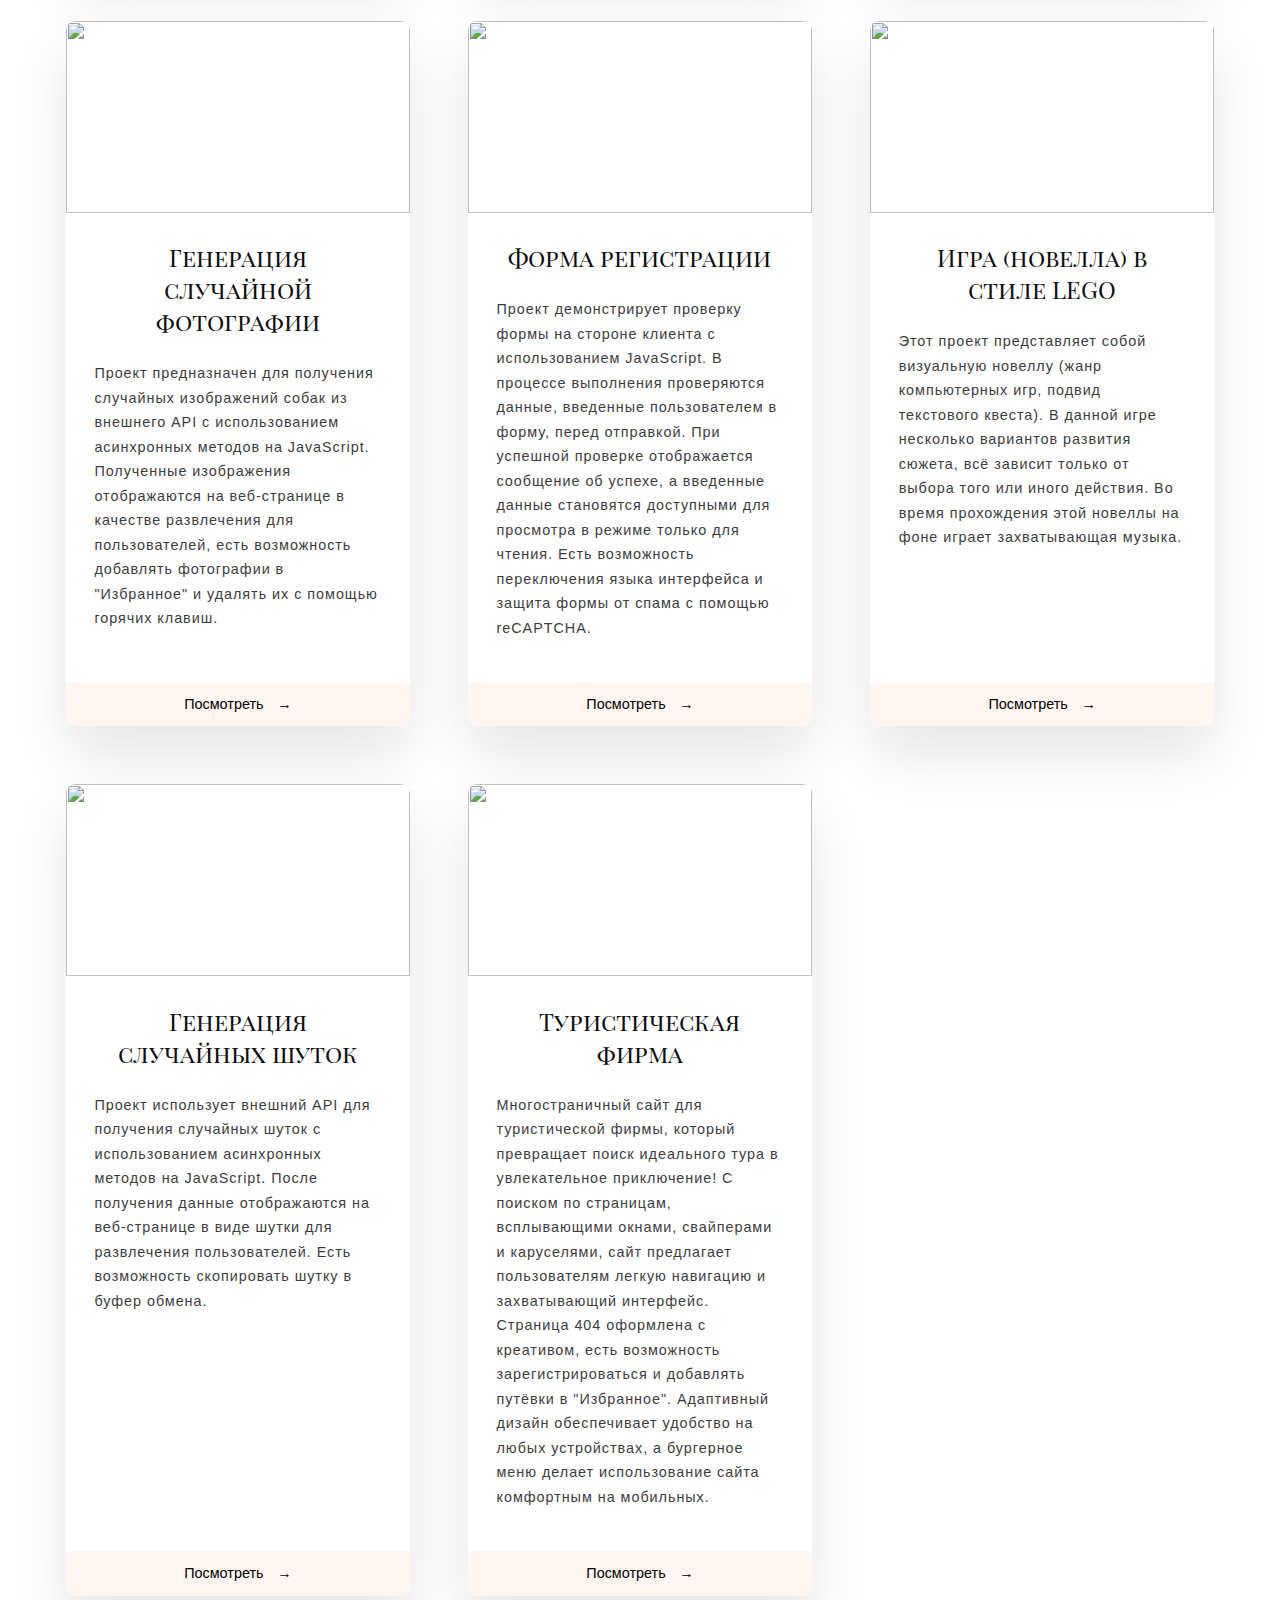
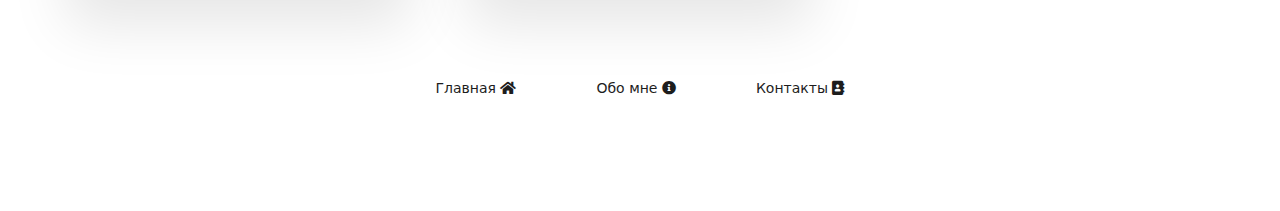
==== commit 58a0c9a1: "Update index.html" ====
--- a/index.html
+++ b/index.html
@@ -53,7 +53,7 @@
           <b><i class="fas fa-graduation-cap"></i> Образование:</b> Саратовский национальный исследовательский государственный университет имени Н.Г. Чернышевского (2022 — наст. время).
           <br>
           <br>
-          <b><i class="fas fa-laptop-code"></i> Программирование:</b> Python, C++, HTML, CSS, LaTeX.
+          <b><i class="fas fa-laptop-code"></i> Программирование:</b> Python, C++, HTML, CSS, JavaScript, LaTeX.
           <br>
           <br>
           <b><i class="fas fa-cogs"></i> Программное обеспечение:</b> Microsoft Excel.
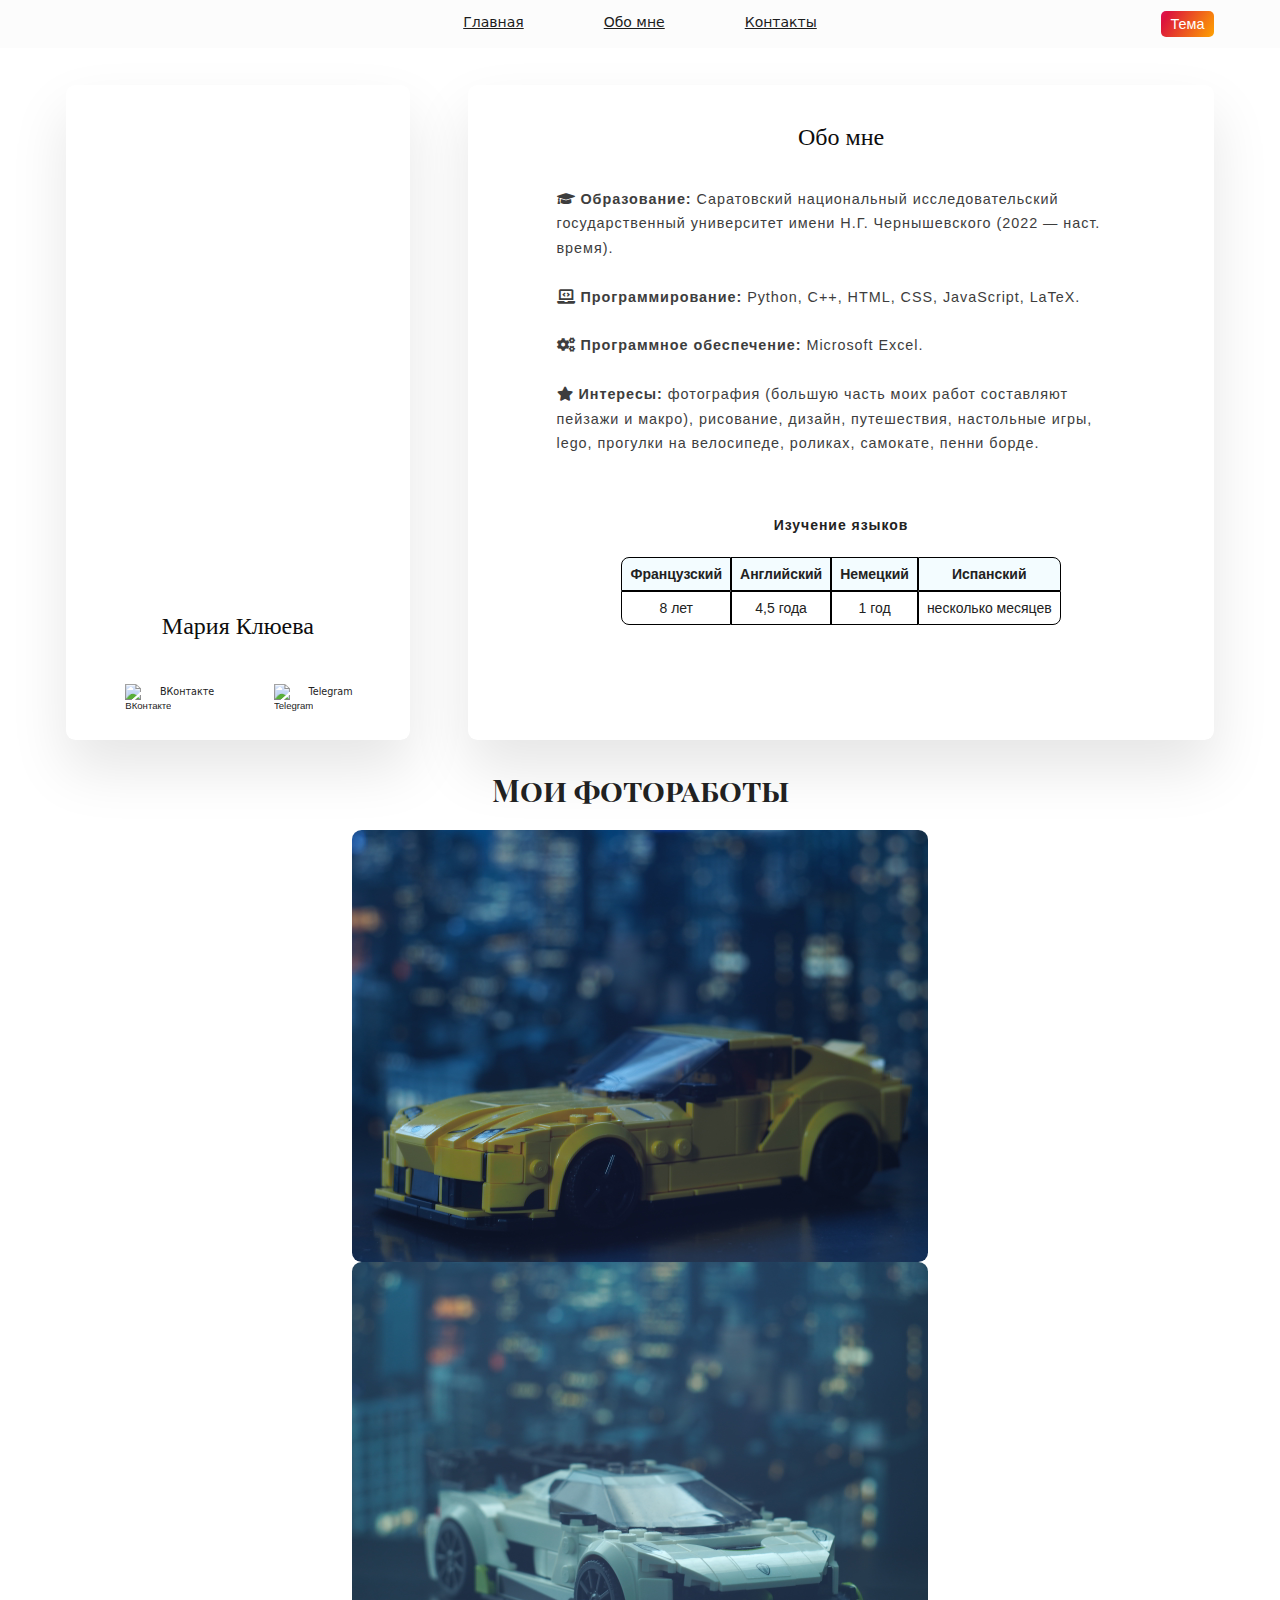
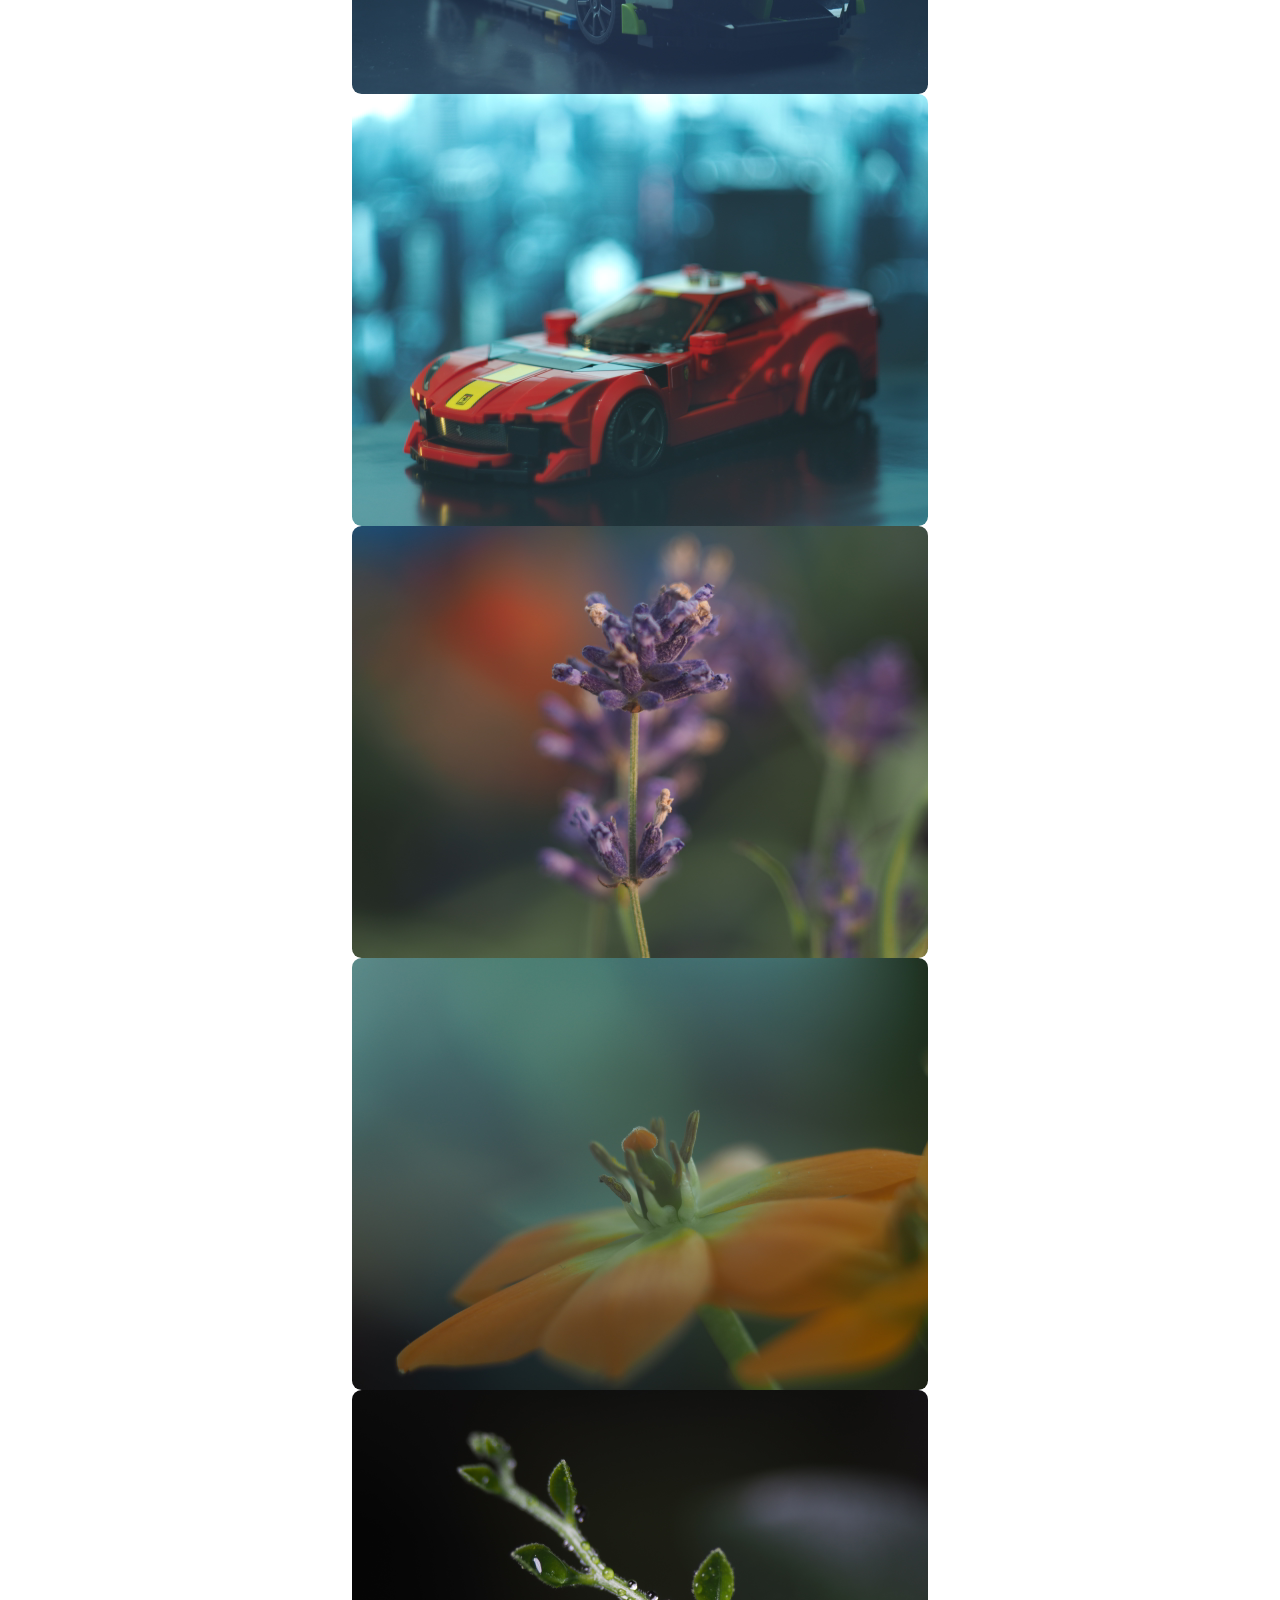
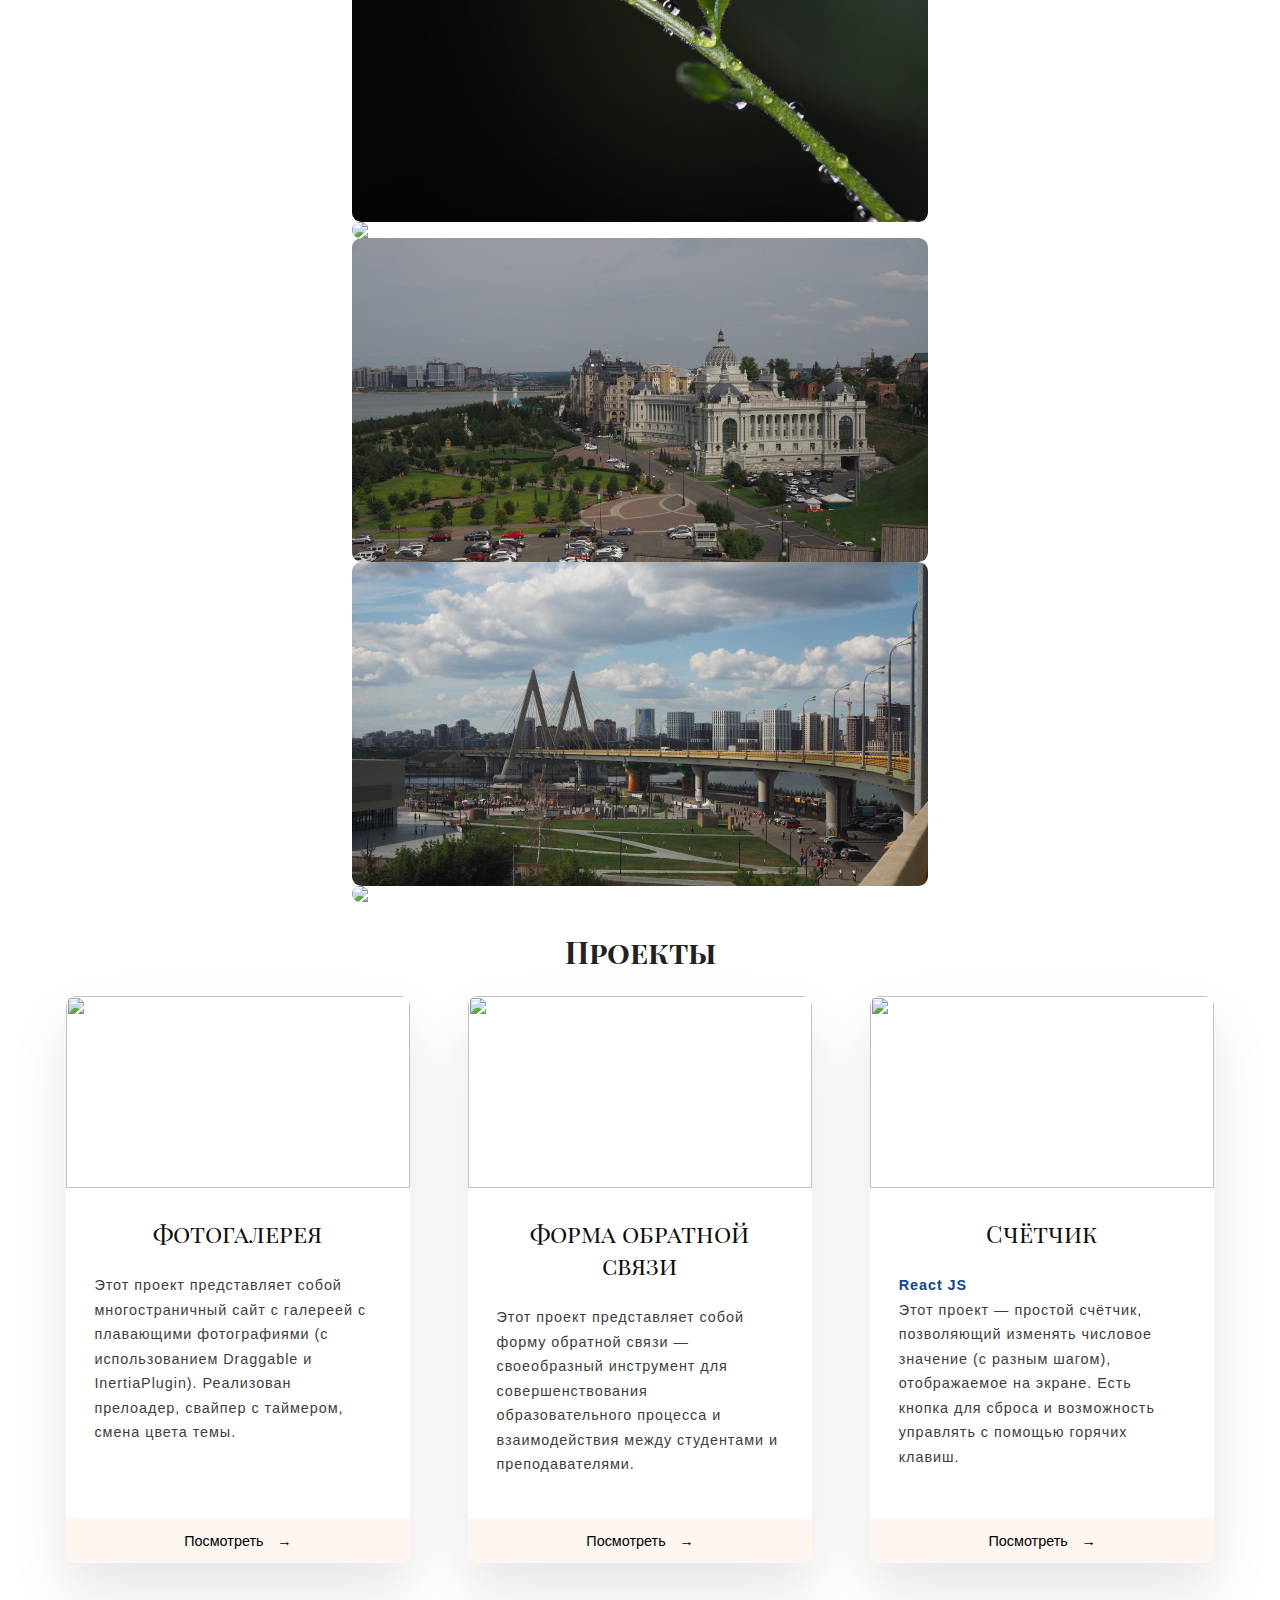
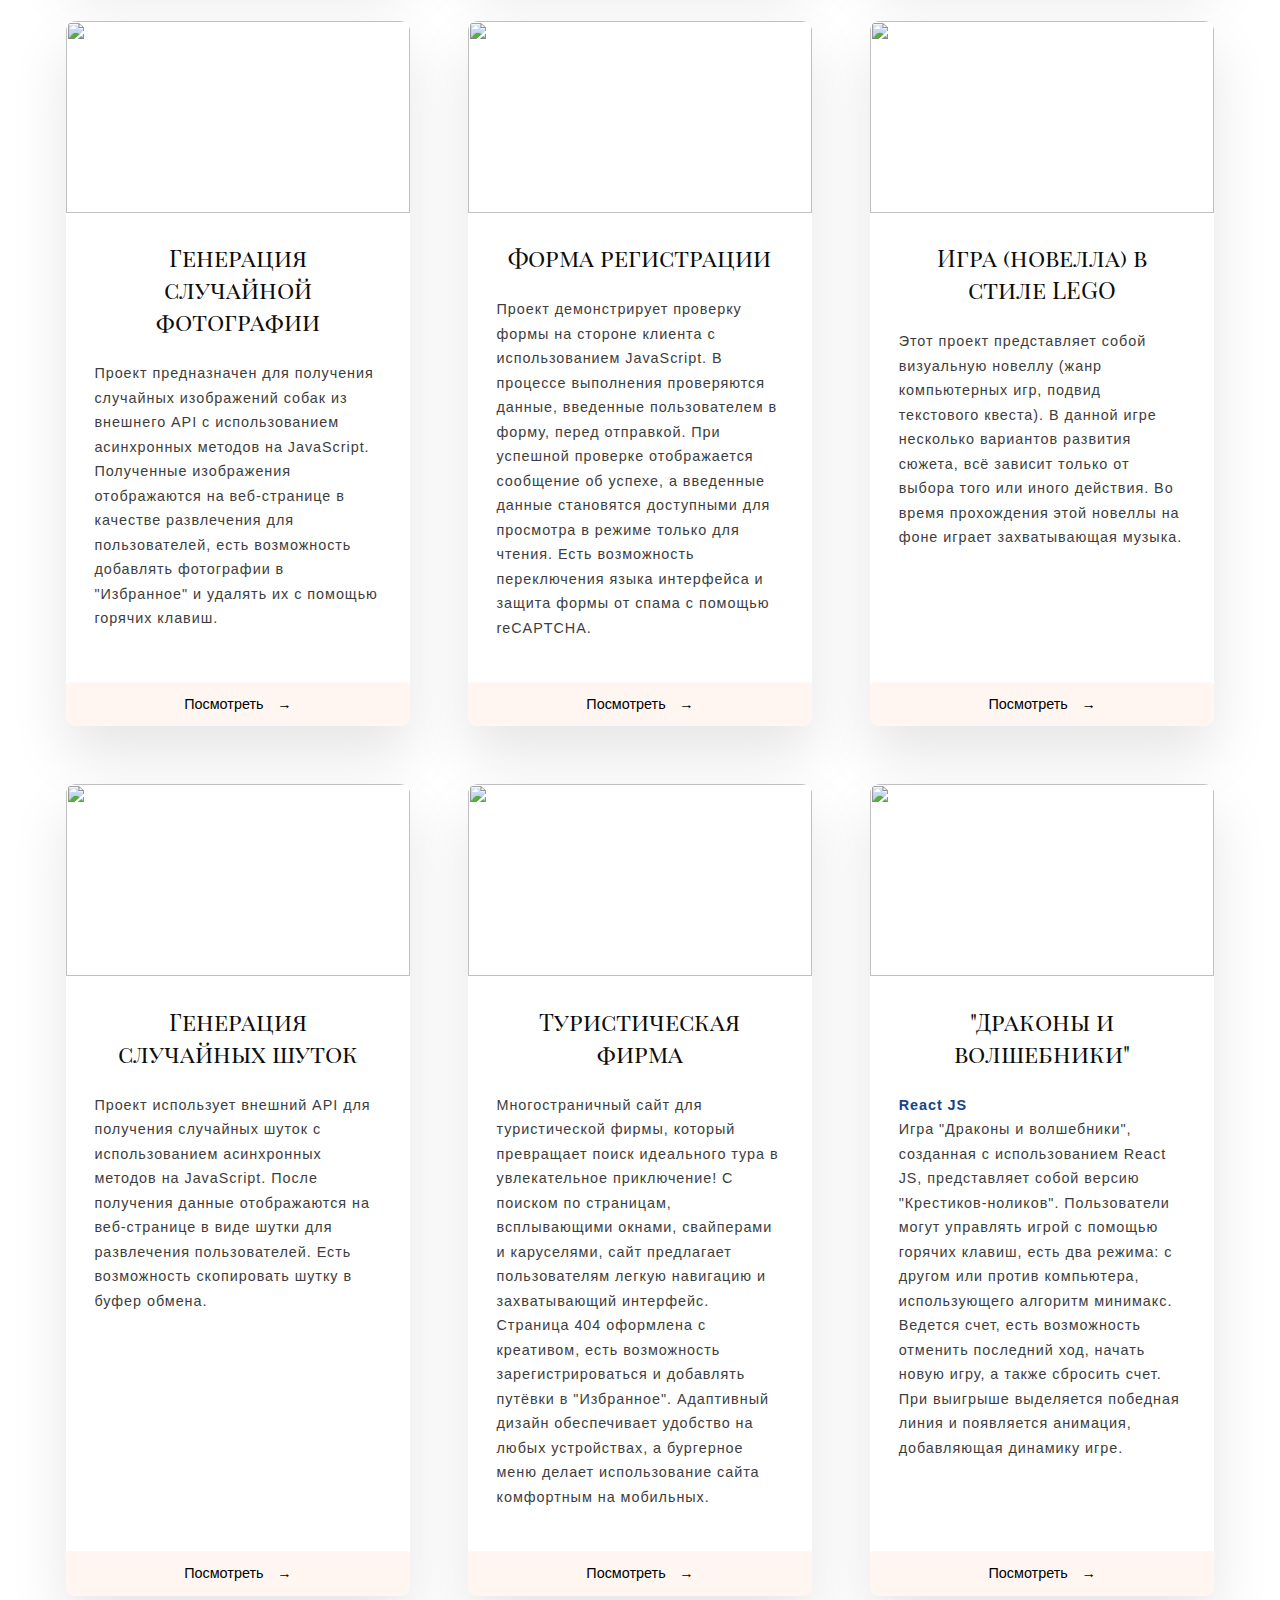
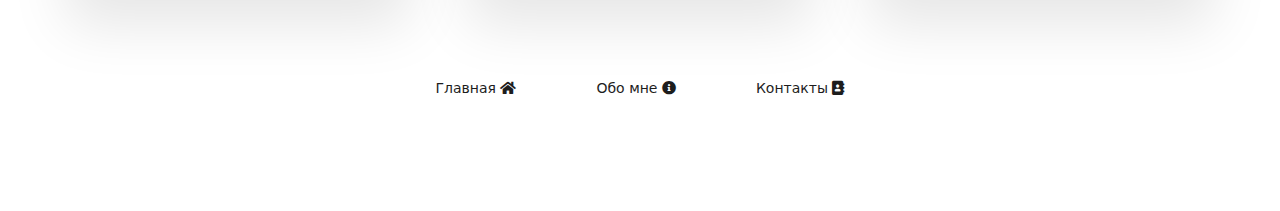
==== commit 33404a28: "Update index.html" ====
--- a/index.html
+++ b/index.html
@@ -167,8 +167,8 @@
     <div><img class="card__img" src="https://sun9-32.userapi.com/impg/Dx-Kqw4BGkvo7f3thMXIbA-JpNHRIczXBcmpTA/E2ZFuo7jbQ0.jpg?size=746x510&quality=96&sign=182681fc8d3af344d7a7c172e177ce25&type=album">
       <div class="card__content">
         <h1 class="card__header">Счётчик</h1>
-        <p class="card__text">Этот проект — простой счётчик, позволяющий изменять числовое значение (с разным шагом), отображаемое на экране. Есть кнопка для сброса и возможность управлять с помощью горячих клавиш.</p>
-        <a href="https://codepen.io/wfxuwaxx-the-reactor/full/YzoMGrJ"><button class="card__btn">Посмотреть <span>&rarr;</span>           </button></a>
+        <p class="card__text"><b style="color: #144587;">React JS</b><br>Этот проект — простой счётчик, позволяющий изменять числовое значение (с разным шагом), отображаемое на экране. Есть кнопка для сброса и возможность управлять с помощью горячих клавиш.</p>
+        <a href="https://codepen.io/wfxuwaxx-the-reactor/full/XWvgrGr"><button class="card__btn">Посмотреть <span>&rarr;</span>           </button></a>
       </div>
     </div>
   </div>
@@ -217,6 +217,16 @@
         <h1 class="card__header">Туристическая фирма</h1>
         <p class="card__text"> Многостраничный сайт для туристической фирмы, который превращает поиск идеального тура в увлекательное приключение! С поиском по страницам, всплывающими окнами, свайперами и каруселями, сайт предлагает пользователям легкую навигацию и захватывающий интерфейс. Страница 404 оформлена с креативом, есть возможность зарегистрироваться и добавлять путёвки в "Избранное". Адаптивный дизайн обеспечивает удобство на любых устройствах, а бургерное меню делает использование сайта комфортным на мобильных.</p>
         <a href="https://vamaryk.github.io/vamaryk.AdventureTime.io/"><button class="card__btn">Посмотреть <span>&rarr;</span>           </button></a>
+      </div>
+    </div>
+  </div>
+
+    <div class="grid__item">
+    <div><img class="card__img" src="https://sun9-13.userapi.com/impg/jnxQxCIY-2haYKGhOCIwG6f1eZqBO1LYWZoQ8g/XLXaLZlK6PM.jpg?size=1491x739&quality=96&sign=0a1e8b89162cfd9247e37a603b81a8da&type=album">
+      <div class="card__content">
+        <h1 class="card__header">"Драконы и волшебники"</h1>
+        <p class="card__text"><b style="color: #144587;">React JS</b><br>Игра "Драконы и волшебники", созданная с использованием React JS, представляет собой версию "Крестиков-ноликов". Пользователи могут управлять игрой с помощью горячих клавиш, есть два режима: с другом или против компьютера, использующего алгоритм минимакс. Ведется счет, есть возможность отменить последний ход, начать новую игру, а также сбросить счет. При выигрыше выделяется победная линия и появляется анимация, добавляющая динамику игре.</p>
+        <a href="https://codepen.io/wfxuwaxx-the-reactor/full/LYwjxgy"><button class="card__btn">Посмотреть <span>&rarr;</span>           </button></a>
       </div>
     </div>
   </div>
